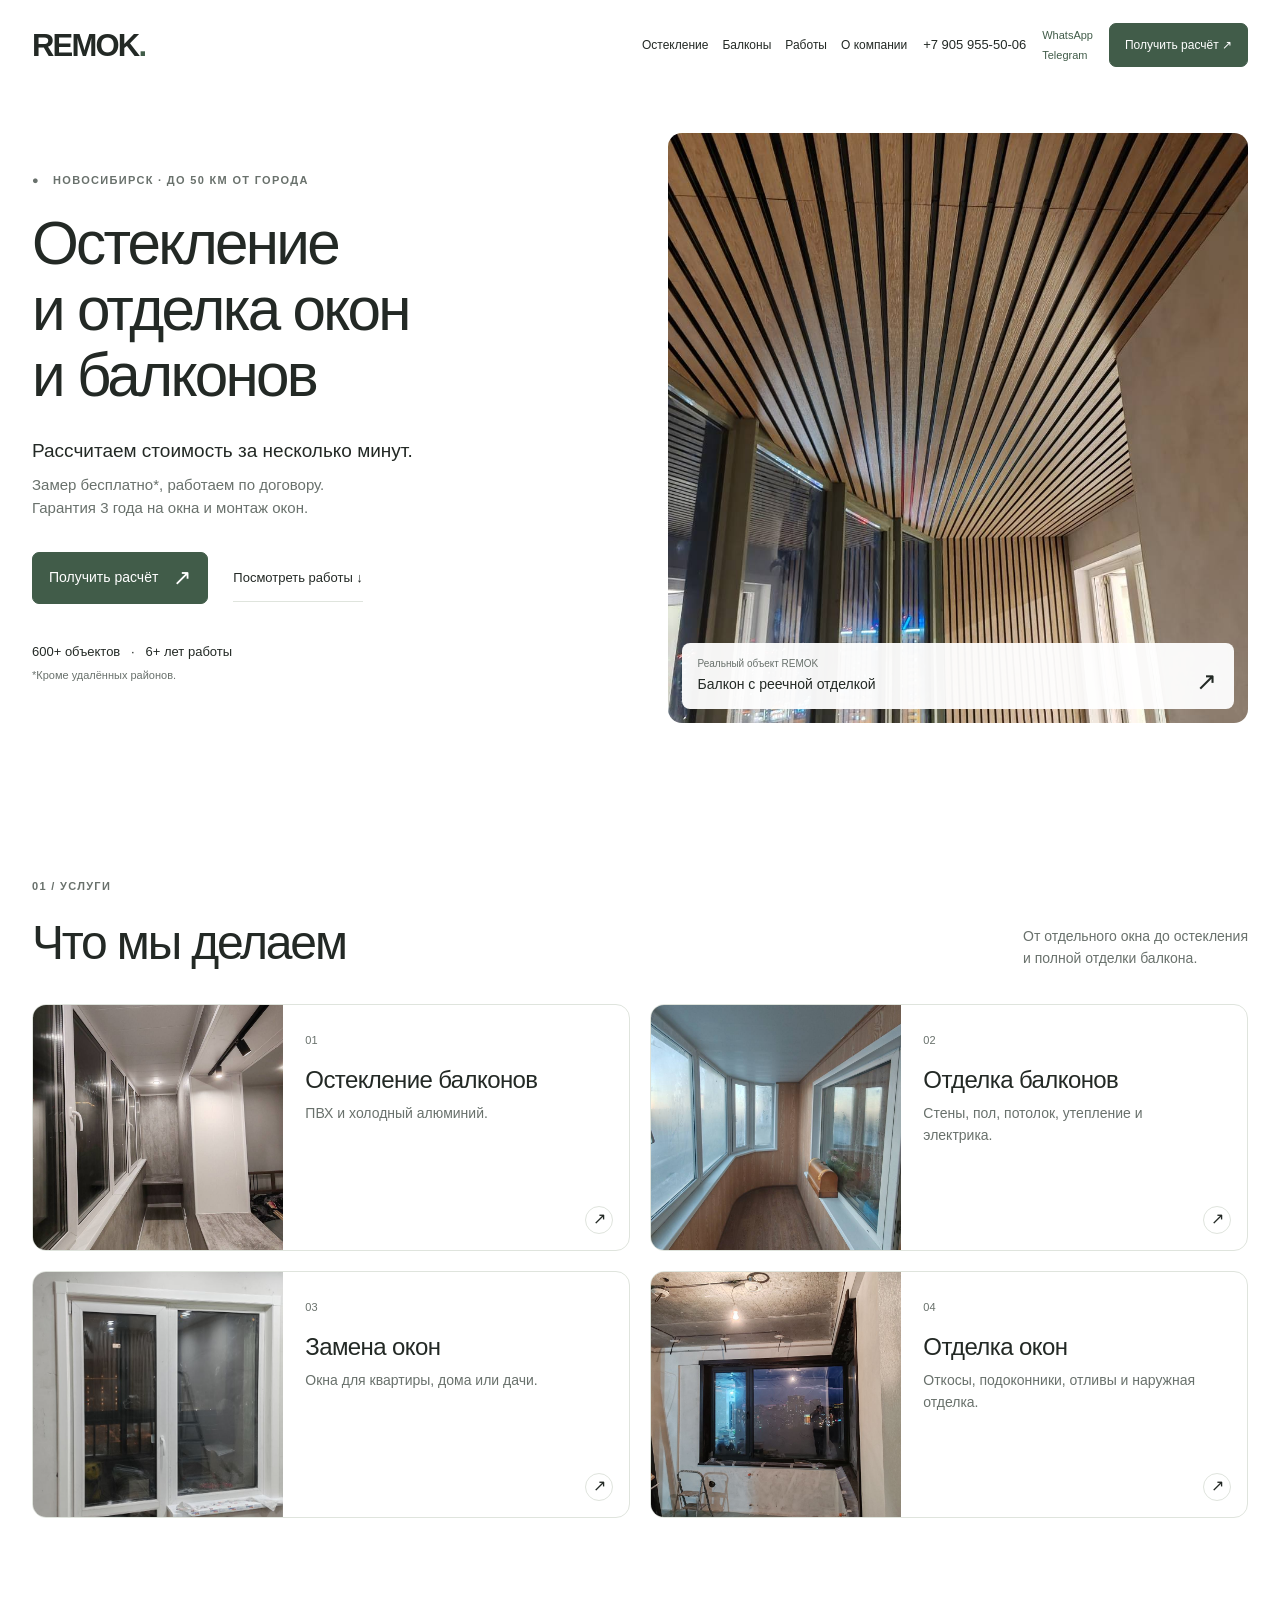
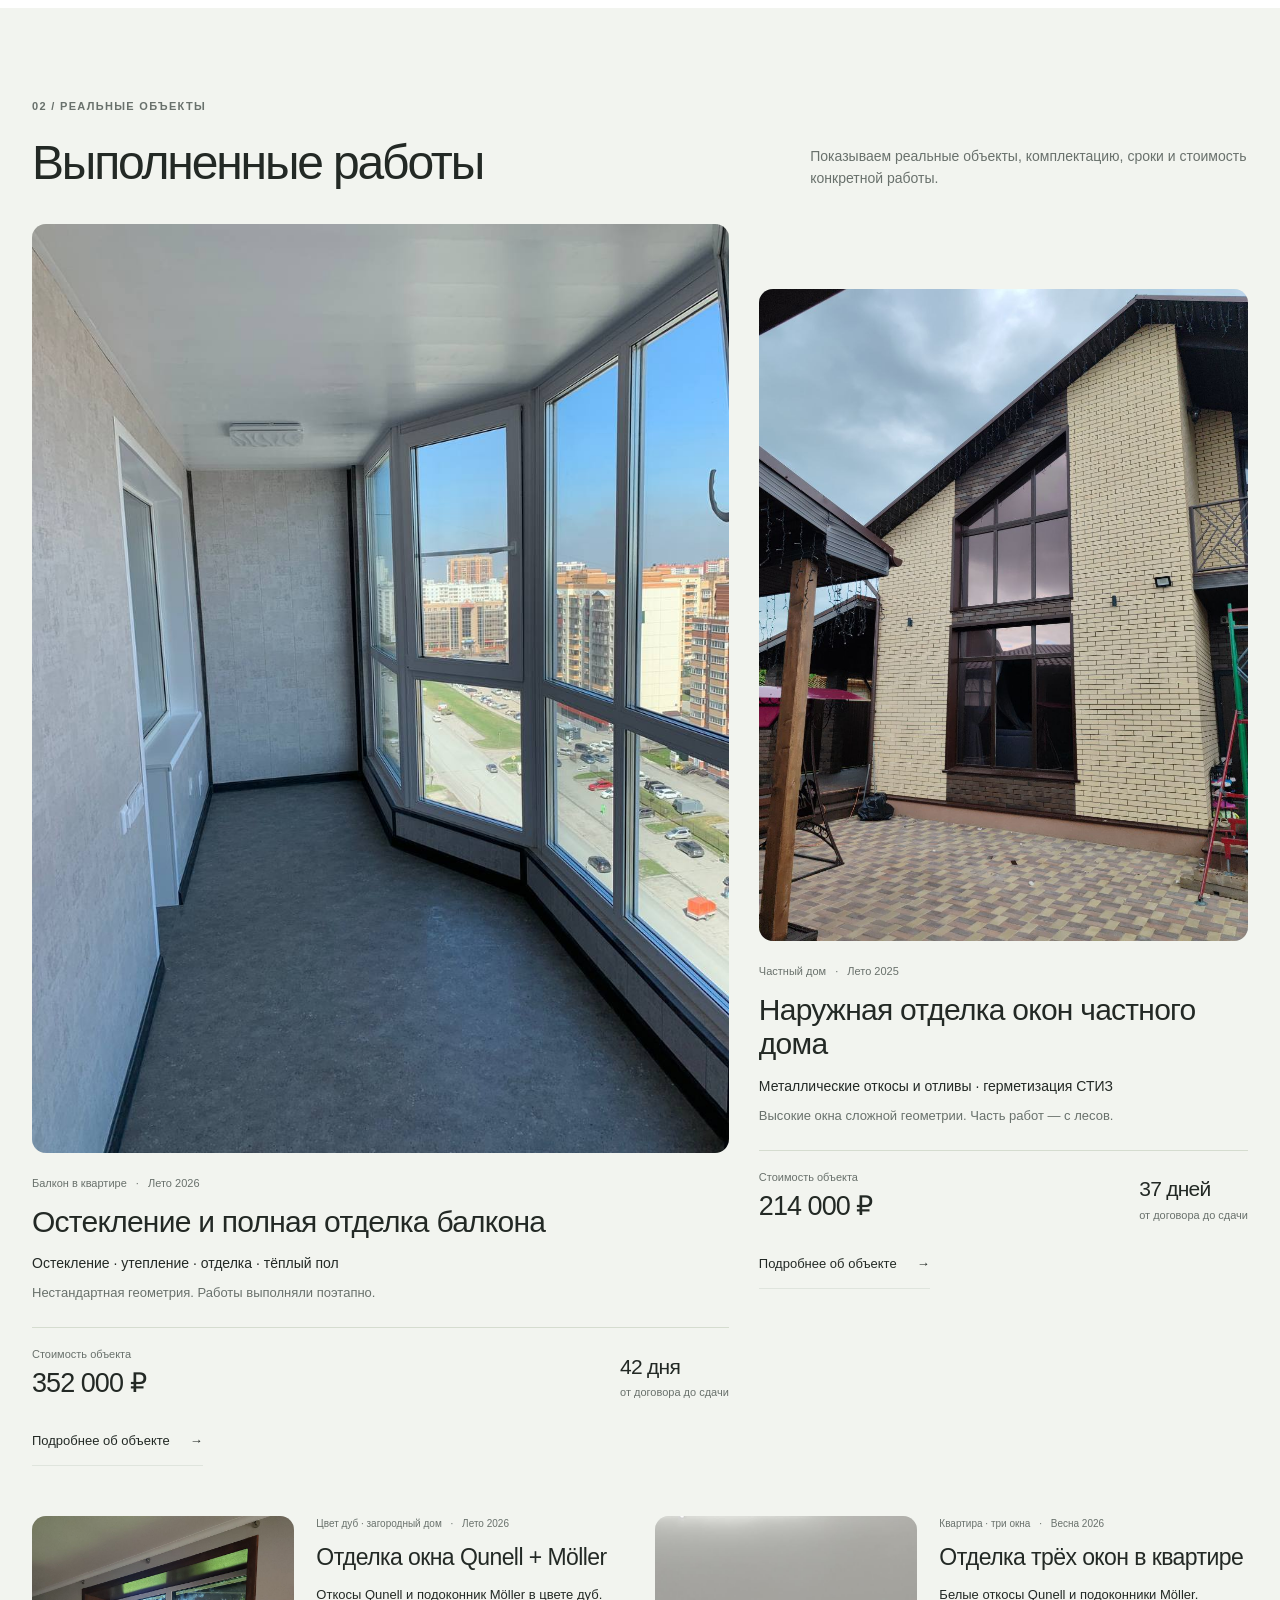
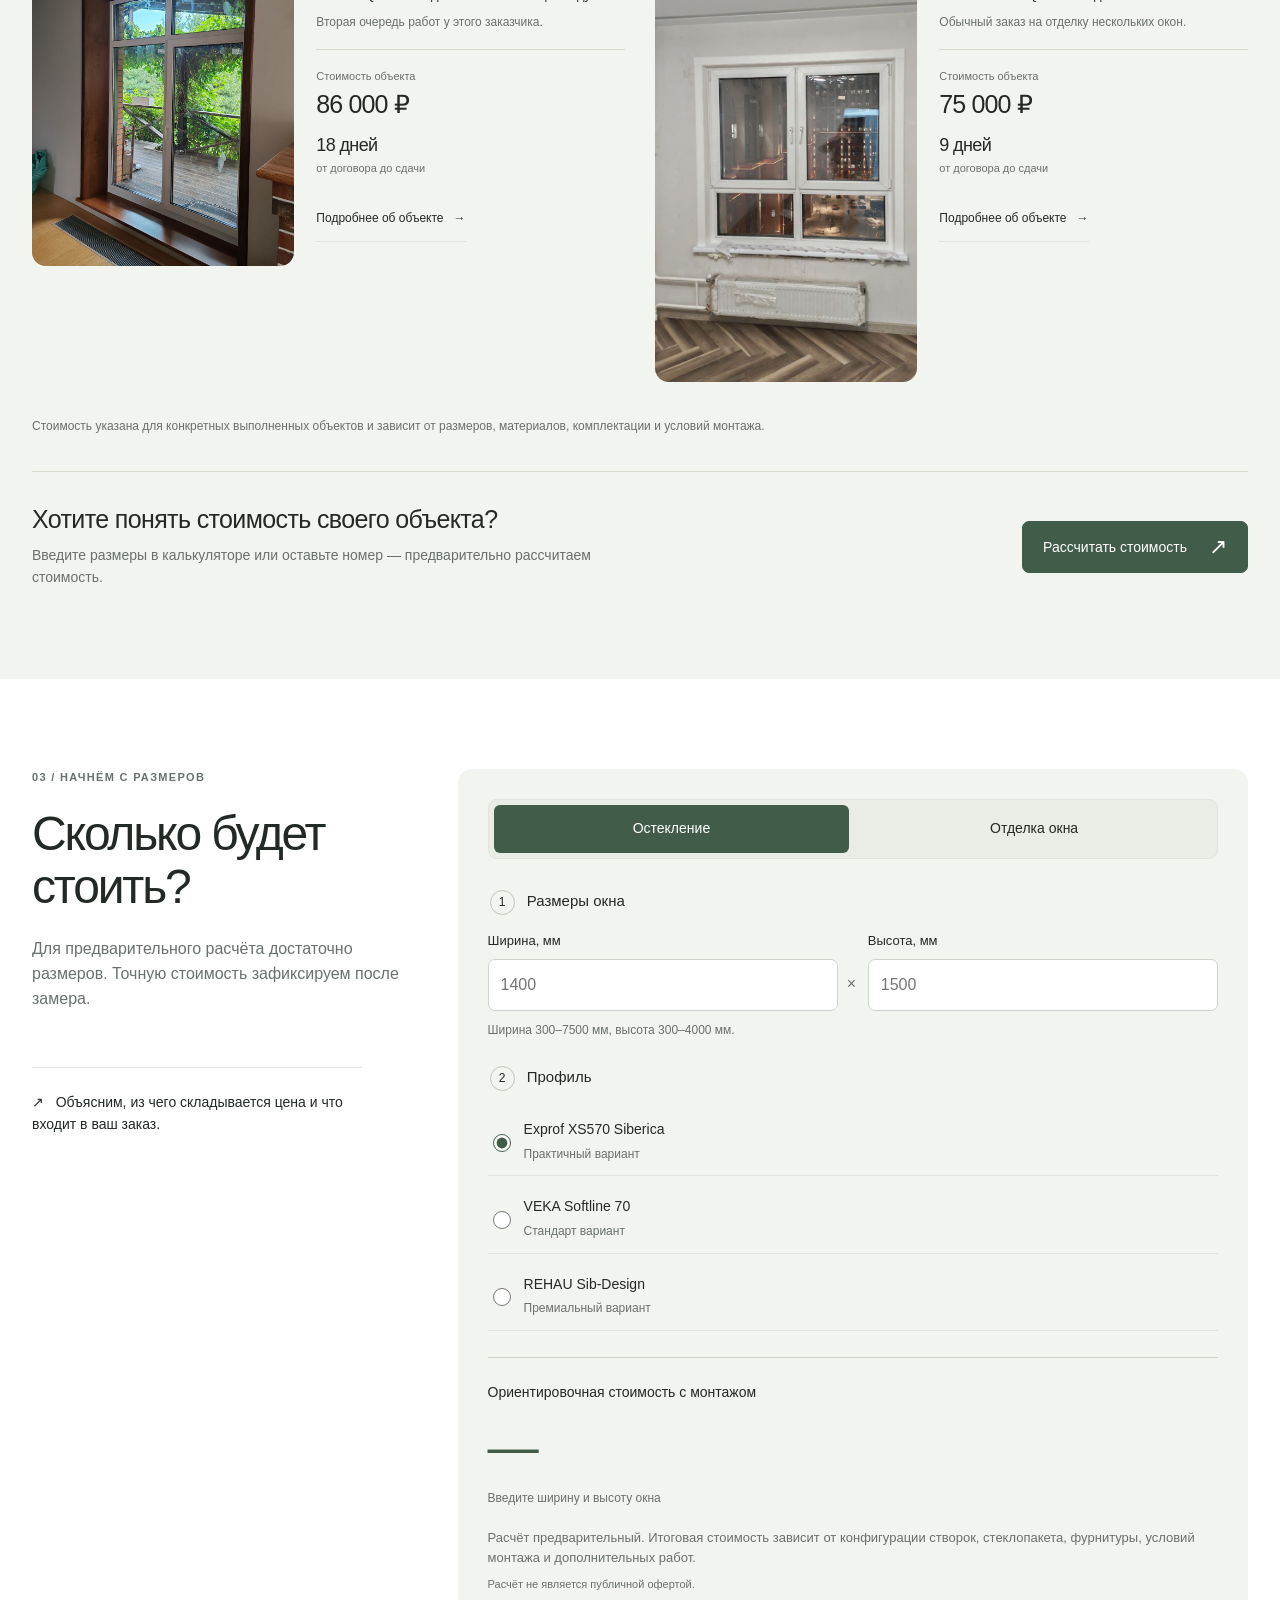
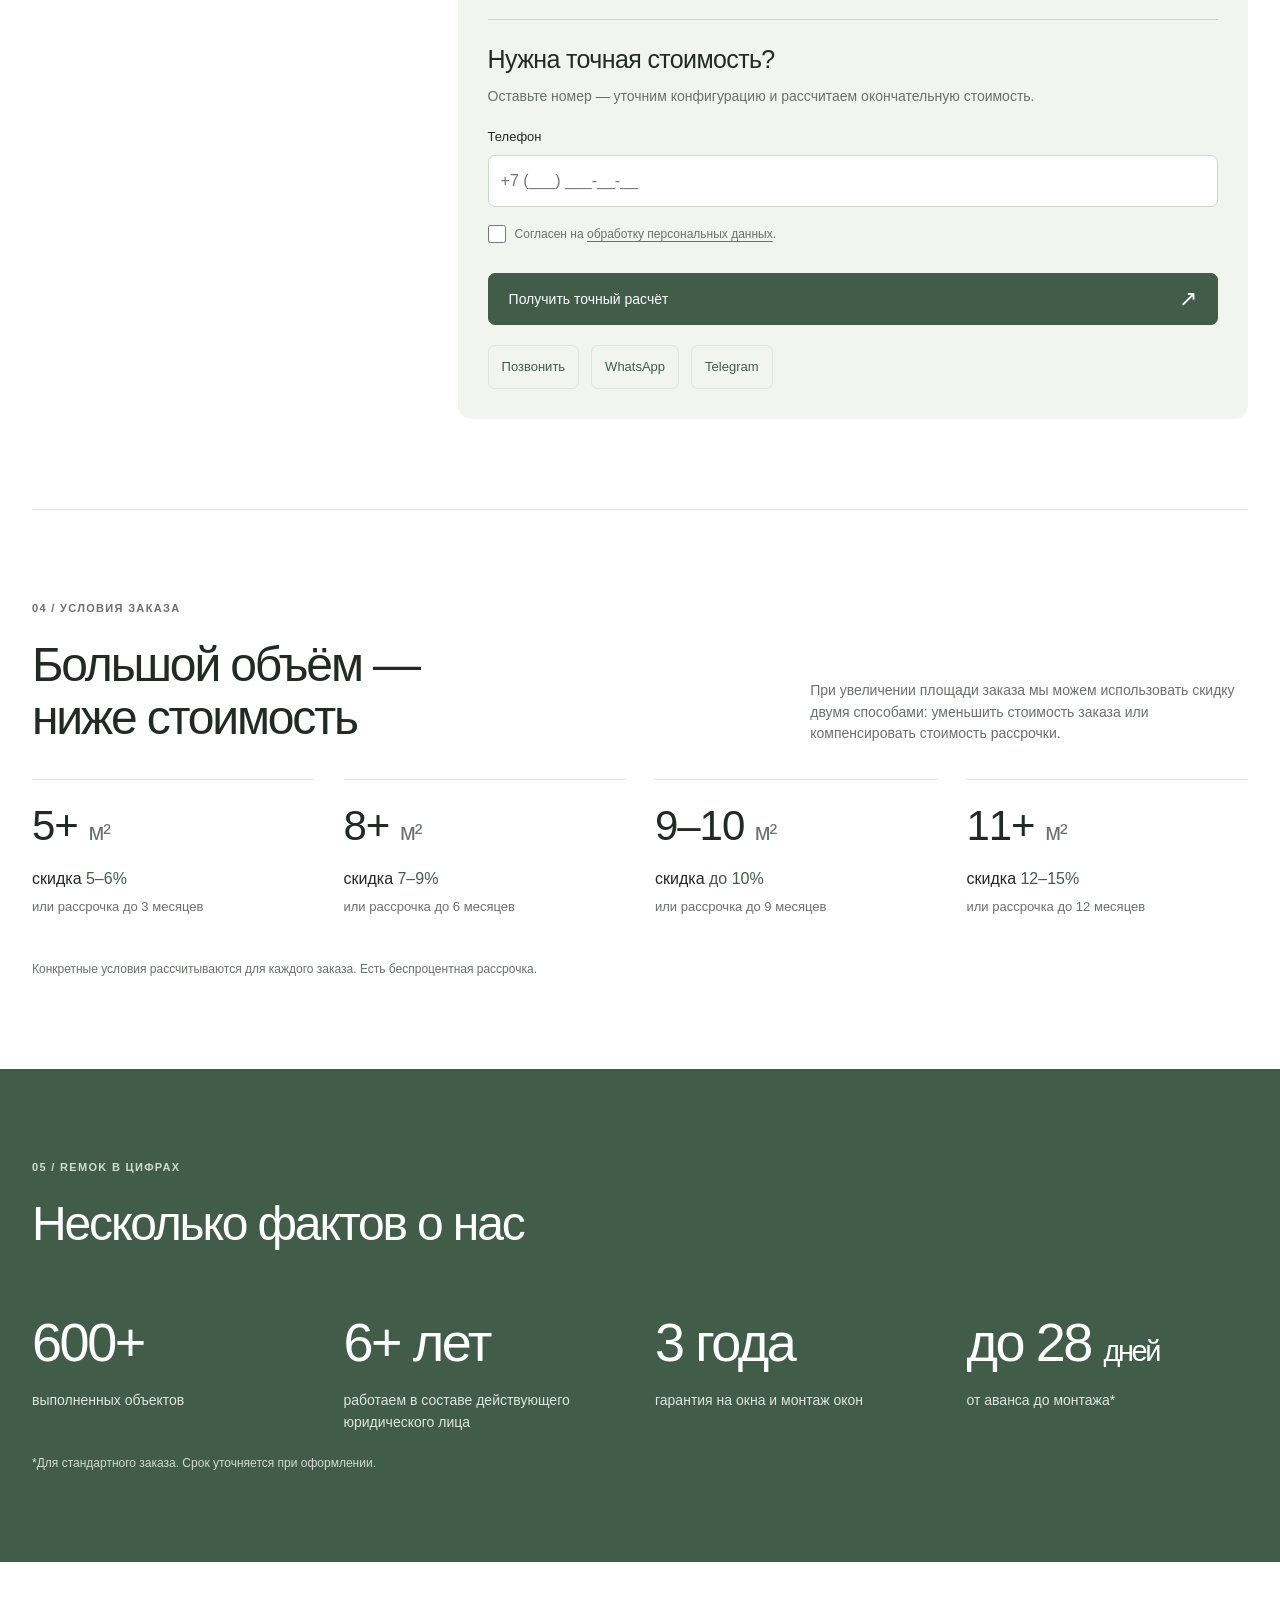
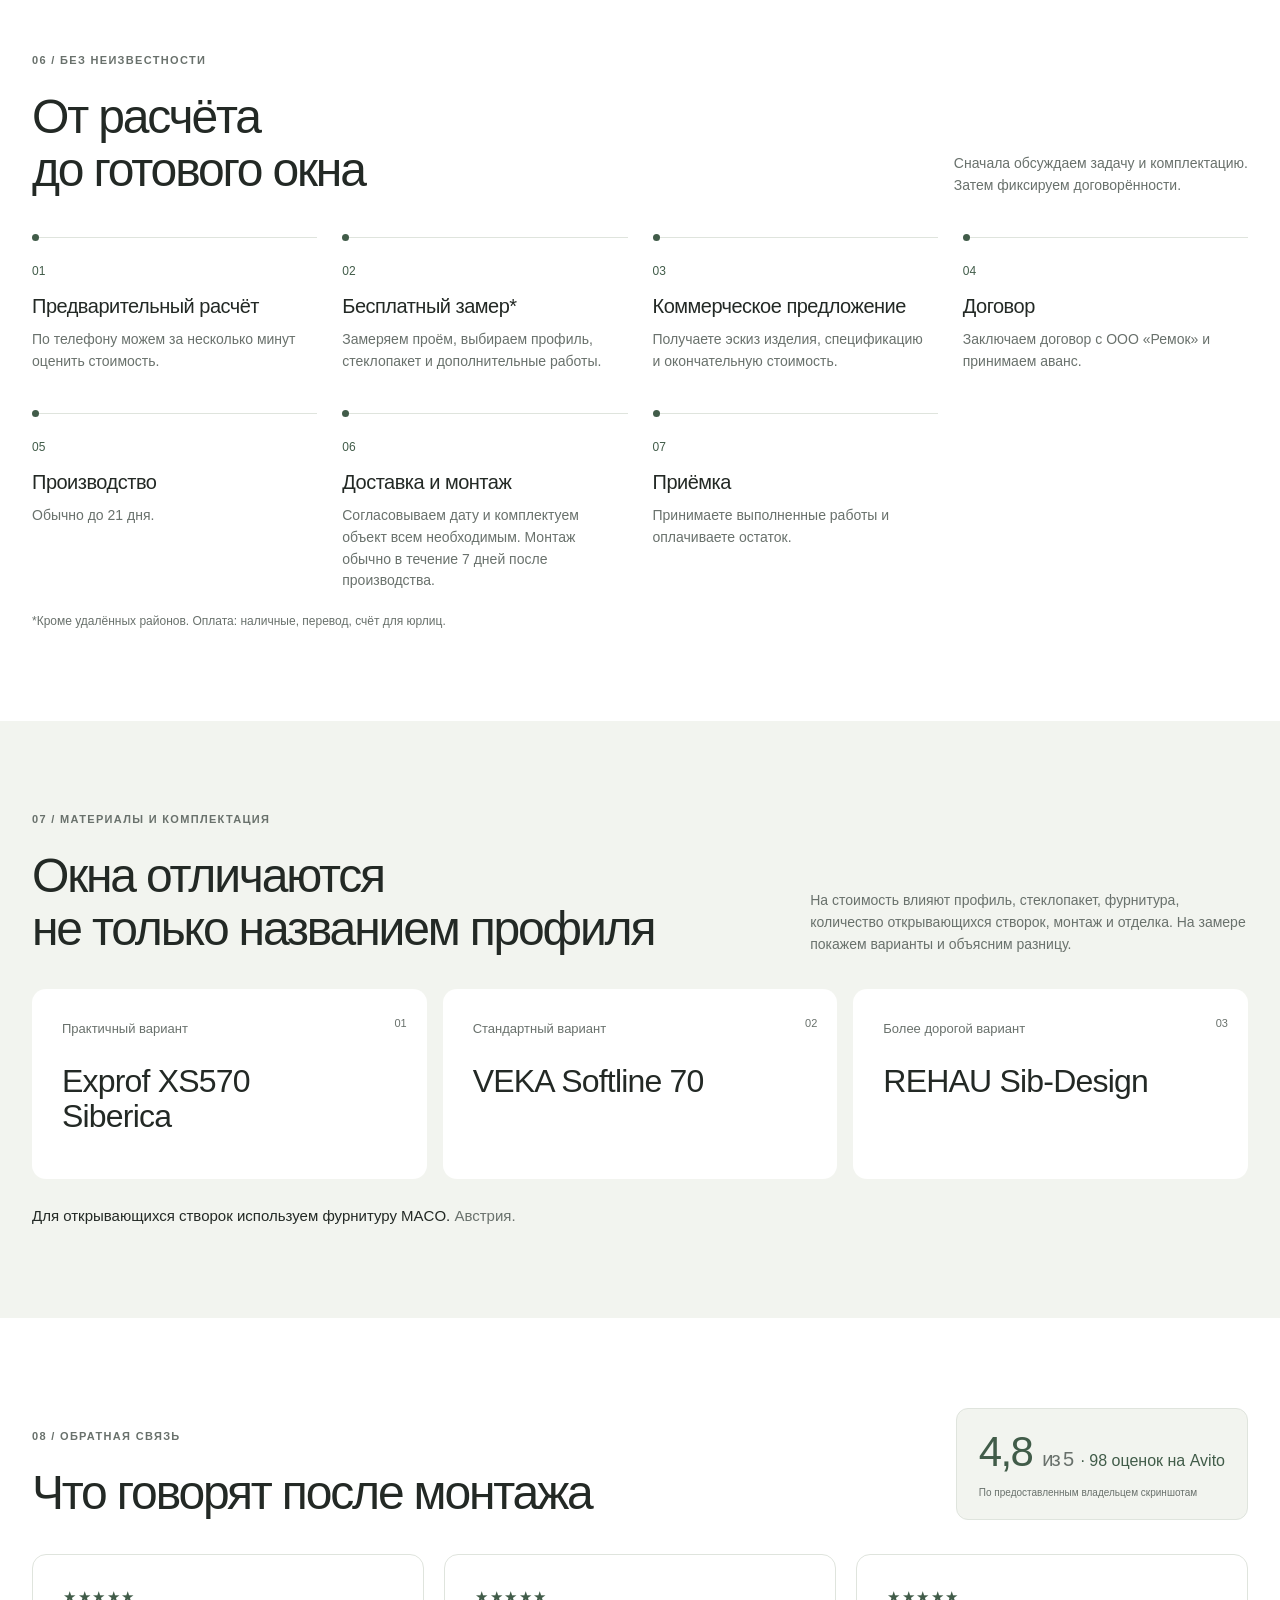
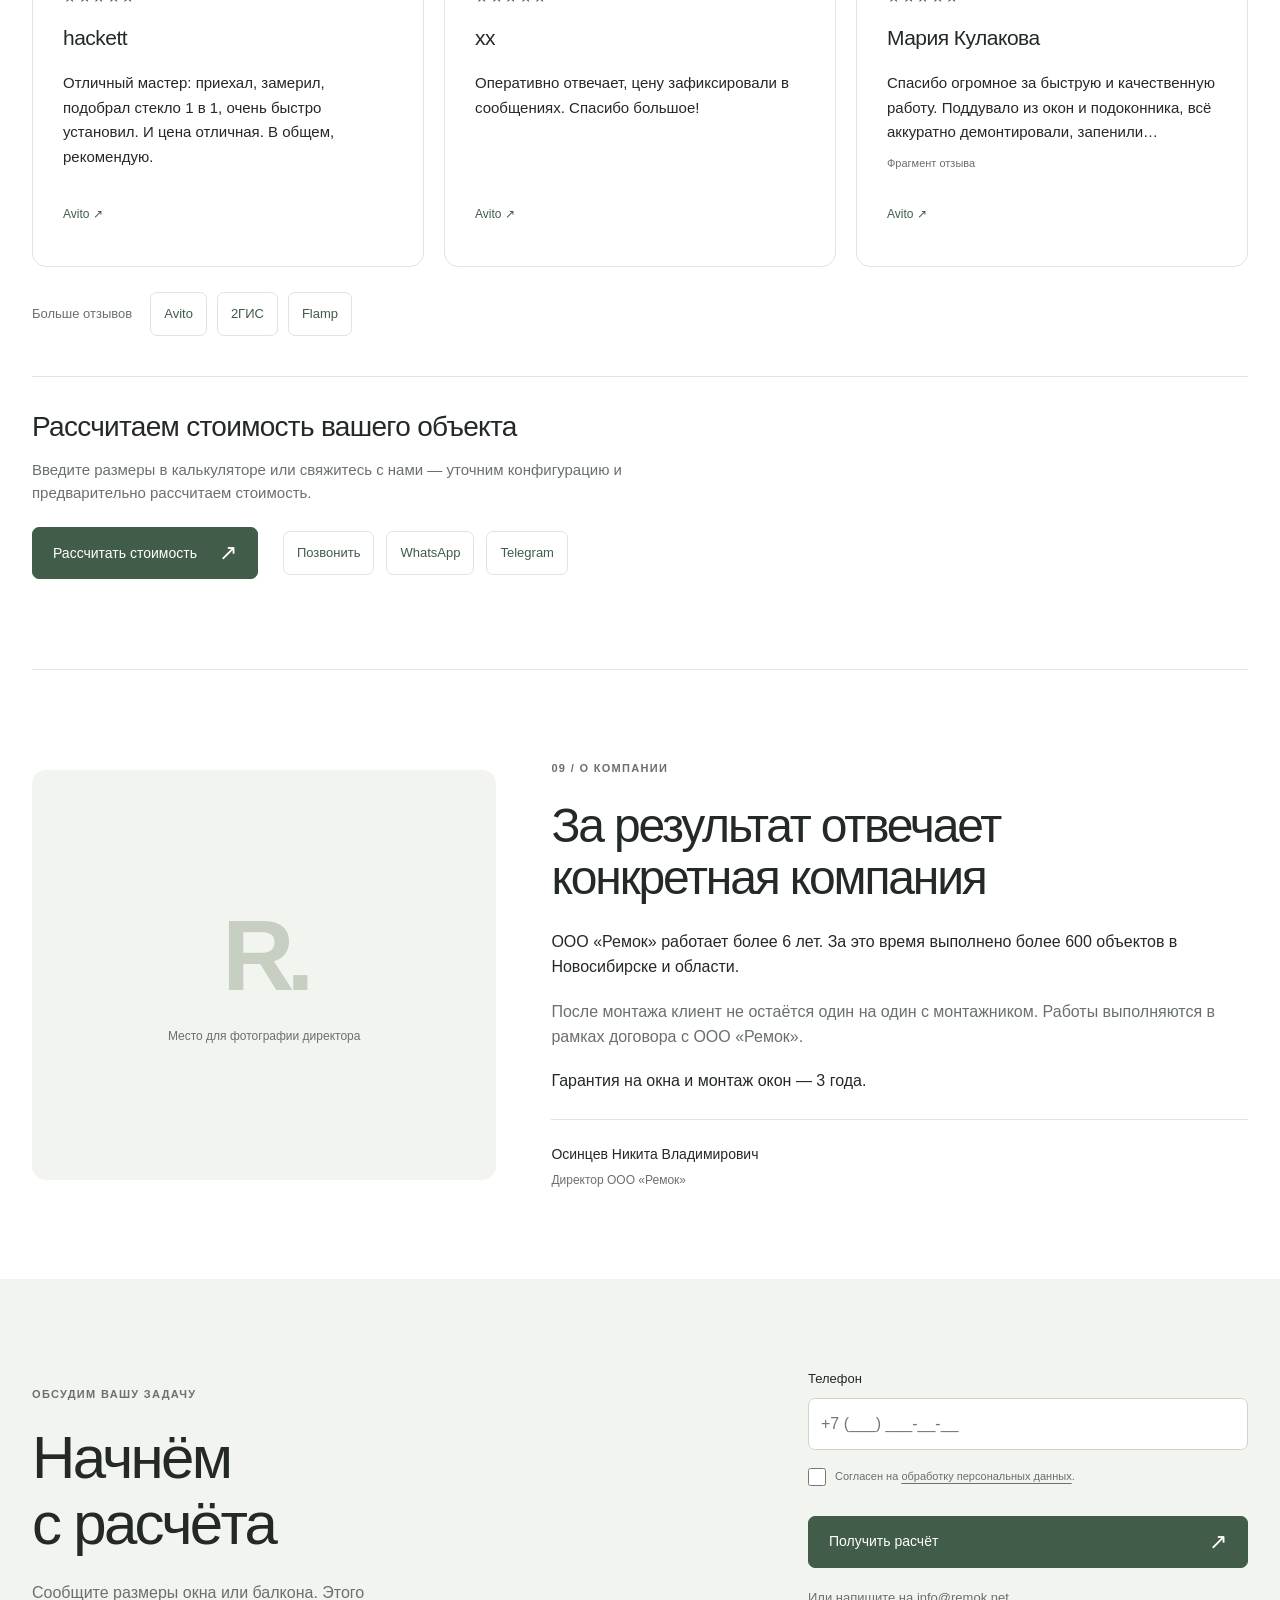
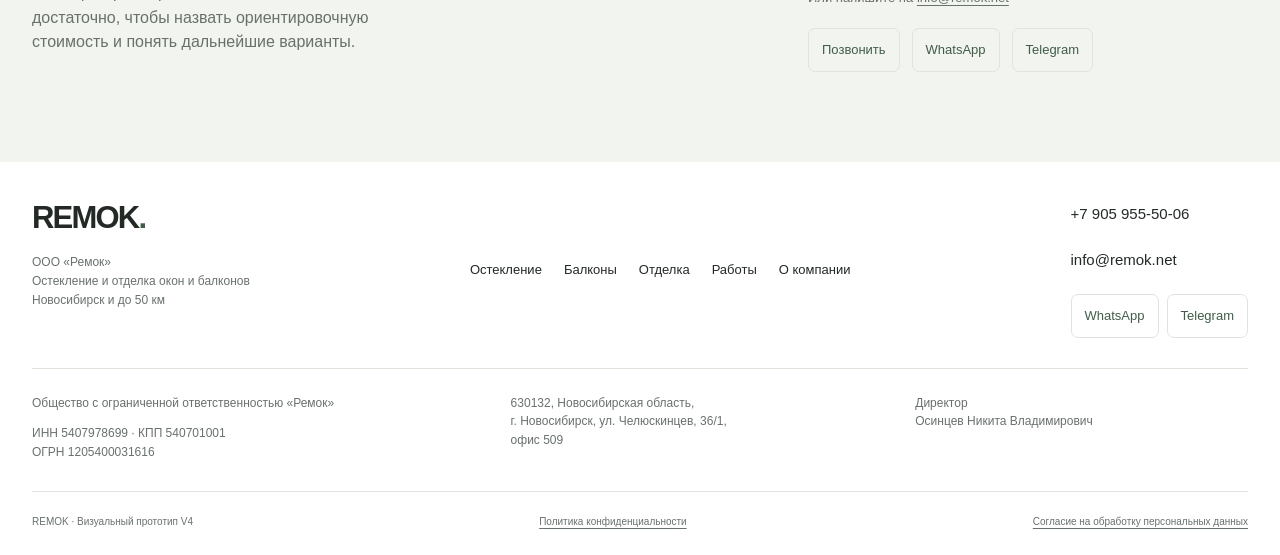
==== index.html @ 65f315e3 "Initial REMOK V4" ====
<!doctype html>
<html lang="ru"><head><meta charset="utf-8"><meta name="viewport" content="width=device-width,initial-scale=1"><title>Остекление и отделка окон и балконов в Новосибирске — REMOK</title><meta name="description" content="Остекление и отделка окон и балконов в Новосибирске. Бесплатный замер, работа по договору, гарантия 3 года на окна и монтаж окон. ООО «Ремок»."><link rel="stylesheet" href="styles.css"><script src="script.js" defer></script><link rel="icon" href="data:image/svg+xml,%3Csvg xmlns=%27http://www.w3.org/2000/svg%27 viewBox=%270 0 32 32%27%3E%3Crect width=%2732%27 height=%2732%27 rx=%276%27 fill=%27%23415c49%27/%3E%3Ctext x=%277%27 y=%2724%27 fill=%27white%27 font-family=%27Arial%27 font-weight=%27700%27 font-size=%2725%27%3ER%3C/text%3E%3C/svg%3E"></head>
<body><a class="skip" href="#main">К содержимому</a><header><div class="container header-inner"><a class="logo" href="#">REMOK<span>.</span></a><nav id="navigation" aria-label="Основная навигация"><a href="#services">Остекление</a><a href="#balconies">Балконы</a><a href="#works">Работы</a><a href="#about">О компании</a><a class="mobile-menu-phone" data-phone href="tel:+79059555006">+7 905 955-50-06</a></nav><a class="header-phone" data-phone href="tel:+79059555006">+7 905 955-50-06</a><div class="header-messengers" aria-label="Мессенджеры"><a data-contact="whatsapp" href="https://wa.me/79059555006?text=%D0%97%D0%B4%D1%80%D0%B0%D0%B2%D1%81%D1%82%D0%B2%D1%83%D0%B9%D1%82%D0%B5%2C%20%D1%85%D0%BE%D1%87%D1%83%20%D1%80%D0%B0%D1%81%D1%81%D1%87%D0%B8%D1%82%D0%B0%D1%82%D1%8C%20%D1%81%D1%82%D0%BE%D0%B8%D0%BC%D0%BE%D1%81%D1%82%D1%8C%20%D0%BE%D1%81%D1%82%D0%B5%D0%BA%D0%BB%D0%B5%D0%BD%D0%B8%D1%8F%20%D0%B8%D0%BB%D0%B8%20%D0%BE%D1%82%D0%B4%D0%B5%D0%BB%D0%BA%D0%B8" target="_blank" rel="noopener noreferrer">WhatsApp</a><a data-contact="telegram" href="https://t.me/LPzxcvb" target="_blank" rel="noopener noreferrer">Telegram</a></div><a class="button header-cta" href="#estimate">Получить расчёт ↗</a><a class="phone-icon" data-phone-icon aria-label="Позвонить в REMOK" href="tel:+79059555006">☎</a><button class="menu-toggle" aria-label="Открыть меню" aria-expanded="false" aria-controls="navigation"><span></span><span></span></button></div></header>
<main id="main"><section class="hero container"><div><p class="eyebrow">● &nbsp; Новосибирск · до 50 км от города</p><h1>Остекление<br>и отделка окон<br>и балконов</h1><p class="hero-lead">Рассчитаем стоимость за несколько минут.</p><p class="muted">Замер бесплатно*, работаем по договору.<br>Гарантия 3 года на окна и монтаж окон.</p><div class="actions"><a class="button" href="#estimate">Получить расчёт <span>↗</span></a><a class="text-link" href="#works">Посмотреть работы ↓</a></div><p class="proof">600+ объектов &nbsp; · &nbsp; 6+ лет работы</p><p class="fine">*Кроме удалённых районов.</p></div><figure class="hero-photo"><img src="assets/images/balcony-wood-slat-finish.jpg.jpg" alt="Готовый балкон с остеклением и отделкой потолка и стены декоративными рейками" width="960" height="1280" fetchpriority="high"><figcaption><small>Реальный объект REMOK</small><span>Балкон с реечной отделкой</span><b aria-hidden="true">↗</b></figcaption></figure></section>
<section class="section container" id="services"><div class="heading"><div><p class="eyebrow">01 / Услуги</p><h2>Что мы делаем</h2></div><p>От отдельного окна до остекления<br>и полной отделки балкона.</p></div><div class="services">
<a class="service" id="balconies" href="#estimate"><img src="assets/images/balcony-light-finish-connected-01.jpg.jpg" alt="Остекление готового светлого балкона" loading="lazy" decoding="async" width="960" height="1280"><div><small>01</small><h3>Остекление балконов</h3><p>ПВХ и холодный алюминий.</p><span aria-hidden="true">↗</span></div></a>
<a class="service" href="#estimate"><img src="assets/images/balcony-brown-finish.jpg.jpg" alt="Готовая отделка балкона в коричневых тонах" loading="lazy" decoding="async" width="960" height="1280"><div><small>02</small><h3>Отделка балконов</h3><p>Стены, пол, потолок, утепление и электрика.</p><span aria-hidden="true">↗</span></div></a>
<a class="service" href="#estimate"><img src="assets/images/window-qunell-white-finish.jpg.jpg" alt="Установленное окно с белыми откосами Qunell" loading="lazy" decoding="async" width="720" height="1280"><div><small>03</small><h3>Замена окон</h3><p>Окна для квартиры, дома или дачи.</p><span aria-hidden="true">↗</span></div></a>
<a class="service" id="finishing" href="#estimate"><img src="assets/images/window-qunell-custom-color.jpg.jpg" alt="Окно с цветными откосами Qunell" loading="lazy" decoding="async" width="960" height="1280"><div><small>04</small><h3>Отделка окон</h3><p>Откосы, подоконники, отливы и наружная отделка.</p><span aria-hidden="true">↗</span></div></a></div></section>
<section class="section soft cases-section" id="works"><div class="container"><div class="heading"><div><p class="eyebrow">02 / Реальные объекты</p><h2>Выполненные работы</h2></div><p>Показываем реальные объекты, комплектацию, сроки и стоимость конкретной работы.</p></div><div class="case-grid"><article class="case-card case-card--large case-card--balcony">
<a class="case-cover" href="cases/balcony.html" tabindex="-1" aria-hidden="true"><img src="assets/cases/balcony-full/02.jpg" alt="Готовая отделка балкона с серым полом, светлыми панелями и остеклением нестандартной геометрии" width="960" height="1280" loading="lazy" decoding="async"></a>
<div class="case-card-copy"><p class="case-meta">Балкон в квартире <span>·</span> Лето 2026</p><h3><a href="cases/balcony.html">Остекление и полная отделка балкона</a></h3><p class="case-scope">Остекление · утепление · отделка · тёплый пол</p><p class="case-feature">Нестандартная геометрия. Работы выполняли поэтапно.</p><div class="case-card-facts"><div><small>Стоимость объекта</small><strong>352 000 ₽</strong></div><div><strong>42 дня</strong><small>от договора до сдачи</small></div></div><a class="text-link case-more" href="cases/balcony.html" aria-label="Подробнее: Остекление и полная отделка балкона">Подробнее об объекте <span aria-hidden="true">→</span></a></div></article>
<article class="case-card case-card--large case-card--house-exterior">
<a class="case-cover" href="cases/house-exterior.html" tabindex="-1" aria-hidden="true"><img src="assets/cases/house-exterior/01.jpg" alt="Наружная металлическая отделка высоких окон кирпичного дома с наклонной верхней частью" width="960" height="1280" loading="lazy" decoding="async"></a>
<div class="case-card-copy"><p class="case-meta">Частный дом <span>·</span> Лето 2025</p><h3><a href="cases/house-exterior.html">Наружная отделка окон частного дома</a></h3><p class="case-scope">Металлические откосы и отливы · герметизация СТИЗ</p><p class="case-feature">Высокие окна сложной геометрии. Часть работ — с лесов.</p><div class="case-card-facts"><div><small>Стоимость объекта</small><strong>214 000 ₽</strong></div><div><strong>37 дней</strong><small>от договора до сдачи</small></div></div><a class="text-link case-more" href="cases/house-exterior.html" aria-label="Подробнее: Наружная отделка окон частного дома">Подробнее об объекте <span aria-hidden="true">→</span></a></div></article>
<article class="case-card case-card--compact case-card--qunell-moeller">
<a class="case-cover" href="cases/qunell-moeller.html" tabindex="-1" aria-hidden="true"><img src="assets/cases/window-qunell/02.jpg" alt="Отделка окна откосами Qunell и подоконником Möller цвета дуб в загородном доме" width="960" height="1280" loading="lazy" decoding="async"></a>
<div class="case-card-copy"><p class="case-meta">Цвет дуб · загородный дом <span>·</span> Лето 2026</p><h3><a href="cases/qunell-moeller.html">Отделка окна Qunell + Möller</a></h3><p class="case-scope">Откосы Qunell и подоконник Möller в цвете дуб.</p><p class="case-feature">Вторая очередь работ у этого заказчика.</p><div class="case-card-facts"><div><small>Стоимость объекта</small><strong>86 000 ₽</strong></div><div><strong>18 дней</strong><small>от договора до сдачи</small></div></div><a class="text-link case-more" href="cases/qunell-moeller.html" aria-label="Подробнее: Отделка окна Qunell + Möller">Подробнее об объекте <span aria-hidden="true">→</span></a></div></article>
<article class="case-card case-card--compact case-card--apartment-windows">
<a class="case-cover" href="cases/apartment-windows.html" tabindex="-1" aria-hidden="true"><img src="assets/cases/apartment-3-windows/1.jpg" alt="Двухстворчатое окно в квартире с белыми откосами Qunell и подоконником Möller" width="720" height="1280" loading="lazy" decoding="async"></a>
<div class="case-card-copy"><p class="case-meta">Квартира · три окна <span>·</span> Весна 2026</p><h3><a href="cases/apartment-windows.html">Отделка трёх окон в квартире</a></h3><p class="case-scope">Белые откосы Qunell и подоконники Möller.</p><p class="case-feature">Обычный заказ на отделку нескольких окон.</p><div class="case-card-facts"><div><small>Стоимость объекта</small><strong>75 000 ₽</strong></div><div><strong>9 дней</strong><small>от договора до сдачи</small></div></div><a class="text-link case-more" href="cases/apartment-windows.html" aria-label="Подробнее: Отделка трёх окон в квартире">Подробнее об объекте <span aria-hidden="true">→</span></a></div></article></div><p class="case-price-note">Стоимость указана для конкретных выполненных объектов и зависит от размеров, материалов, комплектации и условий монтажа.</p><div class="cases-cta"><div><h3>Хотите понять стоимость своего объекта?</h3><p>Введите размеры в калькуляторе или оставьте номер — предварительно рассчитаем стоимость.</p></div><a class="button" href="#estimate">Рассчитать стоимость <span aria-hidden="true">↗</span></a></div></div></section>
<section class="section container estimate-layout" id="estimate">
<div class="estimate-intro"><p class="eyebrow">03 / Начнём с размеров</p><h2>Сколько будет<br>стоить?</h2><p class="intro">Для предварительного расчёта достаточно размеров. Точную стоимость зафиксируем после замера.</p><p class="note">↗ &nbsp; Объясним, из чего складывается цена и что входит в ваш заказ.</p></div>
<form class="estimate-form prototype-form" id="calculator-form">
<div class="calculator-tabs" role="tablist" aria-label="Вид расчёта">
<button type="button" id="tab-glazing" role="tab" aria-selected="true" aria-controls="panel-glazing" data-tab="glazing">Остекление</button>
<button type="button" id="tab-finishing" role="tab" aria-selected="false" aria-controls="panel-finishing" tabindex="-1" data-tab="finishing">Отделка окна</button>
</div>
<fieldset class="size-fields"><legend><b>1</b> Размеры окна</legend><div class="dimensions"><label for="calc-width">Ширина, мм<input id="calc-width" type="number" name="width" min="300" max="7500" step="1" placeholder="1400" required inputmode="numeric" aria-describedby="size-help"></label><span aria-hidden="true">×</span><label for="calc-height">Высота, мм<input id="calc-height" type="number" name="height" min="300" max="4000" step="1" placeholder="1500" required inputmode="numeric" aria-describedby="size-help"></label></div><p class="input-help" id="size-help">Ширина 300–7500 мм, высота 300–4000 мм.</p></fieldset>
<div id="panel-glazing" role="tabpanel" aria-labelledby="tab-glazing">
<fieldset><legend><b>2</b> Профиль</legend><div class="profiles" id="glazing-profiles"></div></fieldset>
<div class="glazing-result" aria-live="polite" aria-atomic="true"><p>Ориентировочная стоимость с монтажом</p><output id="glazing-price">—</output><p class="area-summary" id="area-summary">Введите ширину и высоту окна</p></div>
<div class="volume-offer" id="volume-offer" hidden><p id="volume-message"></p><small>Конкретные условия рассчитываются для каждого заказа.</small></div>
<p class="calculation-disclaimer">Расчёт предварительный. Итоговая стоимость зависит от конфигурации створок, стеклопакета, фурнитуры, условий монтажа и дополнительных работ.</p>
</div>
<div id="panel-finishing" role="tabpanel" aria-labelledby="tab-finishing" hidden>
<fieldset><legend><b>2</b> Глубина откоса</legend><label class="field" for="calc-depth">Глубина, мм<input id="calc-depth" type="number" name="depth" min="1" step="1" placeholder="250" required disabled inputmode="numeric" aria-describedby="depth-help"></label><p class="input-help" id="depth-help">Расстояние от рамы до края стены со стороны комнаты. Введите целое положительное число в миллиметрах.</p></fieldset>
<fieldset class="finish-fieldset"><legend><b>3</b> Вариант отделки</legend><p class="input-help">Сравните стоимость и выберите вариант для заявки.</p><div class="finish-options" id="finish-main"></div>
<button class="more-options" type="button" id="more-options" aria-expanded="false" aria-controls="finish-extra">Показать ещё варианты <span aria-hidden="true">+</span></button>
<div class="extra-reveal" id="finish-extra" inert><div><div class="finish-options extra-options" id="finish-additional"></div></div></div>
</fieldset>
<p class="finish-summary" id="finish-summary" aria-live="polite" aria-atomic="true">Введите ширину, высоту и глубину откоса — покажем стоимость вариантов.</p>
<p class="calculation-disclaimer">Расчёт отделки предварительный. Окончательную стоимость и состав работ уточним после замера.</p>
</div>
<p class="input-error" id="dimension-error" role="status" hidden></p><p class="offer-note">Расчёт не является публичной офертой.</p>
<div class="estimate-contact"><h3>Нужна точная стоимость?</h3><p>Оставьте номер — уточним конфигурацию и рассчитаем окончательную стоимость.</p><label class="field">Телефон<input type="tel" name="phone" placeholder="+7 (___) ___-__-__" autocomplete="tel" required></label><label class="consent"><input type="checkbox" required><span>Согласен на <a href="#">обработку персональных данных</a>.</span></label><button class="button full" type="submit">Получить точный расчёт <span aria-hidden="true">↗</span></button><p class="form-status" role="status" hidden></p><div class="contact-actions" aria-label="Способы связи"><a data-contact="call" href="tel:+79059555006">Позвонить</a><a data-contact="whatsapp" href="https://wa.me/79059555006?text=%D0%97%D0%B4%D1%80%D0%B0%D0%B2%D1%81%D1%82%D0%B2%D1%83%D0%B9%D1%82%D0%B5%2C%20%D1%85%D0%BE%D1%87%D1%83%20%D1%80%D0%B0%D1%81%D1%81%D1%87%D0%B8%D1%82%D0%B0%D1%82%D1%8C%20%D1%81%D1%82%D0%BE%D0%B8%D0%BC%D0%BE%D1%81%D1%82%D1%8C%20%D0%BE%D1%81%D1%82%D0%B5%D0%BA%D0%BB%D0%B5%D0%BD%D0%B8%D1%8F%20%D0%B8%D0%BB%D0%B8%20%D0%BE%D1%82%D0%B4%D0%B5%D0%BB%D0%BA%D0%B8" target="_blank" rel="noopener noreferrer">WhatsApp</a><a data-contact="telegram" href="https://t.me/LPzxcvb" target="_blank" rel="noopener noreferrer">Telegram</a></div></div>
<noscript><p>Для расчёта включите JavaScript. Вы также можете написать на info@remok.net.</p></noscript>
</form></section>
<section class="section container volume"><div class="heading"><div><p class="eyebrow">04 / Условия заказа</p><h2>Большой объём —<br>ниже стоимость</h2></div><p>При увеличении площади заказа мы можем использовать скидку двумя способами: уменьшить стоимость заказа или компенсировать стоимость рассрочки.</p></div><div class="volume-grid"><article><h3>5+ <span>м²</span></h3><p>скидка <strong>5–6%</strong></p><small>или рассрочка до 3 месяцев</small></article><article><h3>8+ <span>м²</span></h3><p>скидка <strong>7–9%</strong></p><small>или рассрочка до 6 месяцев</small></article><article><h3>9–10 <span>м²</span></h3><p>скидка <strong>до 10%</strong></p><small>или рассрочка до 9 месяцев</small></article><article><h3>11+ <span>м²</span></h3><p>скидка <strong>12–15%</strong></p><small>или рассрочка до 12 месяцев</small></article></div><p class="fine">Конкретные условия рассчитываются для каждого заказа. Есть беспроцентная рассрочка.</p></section>
<section class="facts section"><div class="container"><p class="eyebrow">05 / REMOK в цифрах</p><h2>Несколько фактов о нас</h2><div class="facts-grid"><div><strong>600+</strong><p>выполненных объектов</p></div><div><strong>6+ лет</strong><p>работаем в составе действующего юридического лица</p></div><div><strong>3 года</strong><p>гарантия на окна и монтаж окон</p></div><div><strong>до 28 <span>дней</span></strong><p>от аванса до монтажа*</p></div></div><p class="fine">*Для стандартного заказа. Срок уточняется при оформлении.</p></div></section>
<section class="section container"><div class="heading"><div><p class="eyebrow">06 / Без неизвестности</p><h2>От расчёта<br>до готового окна</h2></div><p>Сначала обсуждаем задачу и комплектацию.<br>Затем фиксируем договорённости.</p></div><ol class="process"><li><span>01</span><h3>Предварительный расчёт</h3><p>По телефону можем за несколько минут оценить стоимость.</p></li><li><span>02</span><h3>Бесплатный замер*</h3><p>Замеряем проём, выбираем профиль, стеклопакет и дополнительные работы.</p></li><li><span>03</span><h3>Коммерческое предложение</h3><p>Получаете эскиз изделия, спецификацию и окончательную стоимость.</p></li><li><span>04</span><h3>Договор</h3><p>Заключаем договор с ООО «Ремок» и принимаем аванс.</p></li><li><span>05</span><h3>Производство</h3><p>Обычно до 21 дня.</p></li><li><span>06</span><h3>Доставка и монтаж</h3><p>Согласовываем дату и комплектуем объект всем необходимым. Монтаж обычно в течение 7 дней после производства.</p></li><li><span>07</span><h3>Приёмка</h3><p>Принимаете выполненные работы и оплачиваете остаток.</p></li></ol><p class="fine">*Кроме удалённых районов. Оплата: наличные, перевод, счёт для юрлиц.</p></section>
<section class="section soft"><div class="container"><p class="eyebrow">07 / Материалы и комплектация</p><div class="heading"><h2>Окна отличаются<br>не только названием профиля</h2><p>На стоимость влияют профиль, стеклопакет, фурнитура, количество открывающихся створок, монтаж и отделка. На замере покажем варианты и объясним разницу.</p></div><div class="materials"><article><p>Практичный вариант</p><h3>Exprof XS570 Siberica</h3><small>01</small></article><article><p>Стандартный вариант</p><h3>VEKA Softline 70</h3><small>02</small></article><article><p>Более дорогой вариант</p><h3>REHAU Sib-Design</h3><small>03</small></article></div><p class="hardware-note">Для открывающихся створок используем фурнитуру MACO. <span class="muted">Австрия.</span></p></div></section>
<section class="section container reviews-section" id="reviews"><div class="heading"><div><p class="eyebrow">08 / Обратная связь</p><h2>Что говорят после монтажа</h2></div><div class="review-rating"><a class="rating-link" href="https://www.avito.ru/novosibirsk/predlozheniya_uslug/otdelka_okon_otkosy_podokonniki_2540374743?context=H4sIAAAAAAAA_wE_AMD_YToyOntzOjEzOiJsb2NhbFByaW9yaXR5IjtiOjA7czoxOiJ4IjtzOjE2OiJFR0dNaG1sSmN2WkI4ZUJCIjt9WMGdsT8AAAA#open-reviews-list" target="_blank" rel="noopener noreferrer"><strong>4,8 <span>из 5</span></strong><span class="rating-count"> · 98 оценок на Avito</span></a><small>По предоставленным владельцем скриншотам</small></div></div><div class="verified-reviews"><article class="review-card"><p class="review-stars" aria-label="5 из 5 звёзд">★★★★★</p><h3>hackett</h3><blockquote>Отличный мастер: приехал, замерил, подобрал стекло 1 в 1, очень быстро установил. И цена отличная. В общем, рекомендую.</blockquote><p class="review-source"><a  href="https://www.avito.ru/novosibirsk/predlozheniya_uslug/otdelka_okon_otkosy_podokonniki_2540374743?context=H4sIAAAAAAAA_wE_AMD_YToyOntzOjEzOiJsb2NhbFByaW9yaXR5IjtiOjA7czoxOiJ4IjtzOjE2OiJFR0dNaG1sSmN2WkI4ZUJCIjt9WMGdsT8AAAA#open-reviews-list" target="_blank" rel="noopener noreferrer">Avito ↗</a></p></article><article class="review-card"><p class="review-stars" aria-label="5 из 5 звёзд">★★★★★</p><h3>xx</h3><blockquote>Оперативно отвечает, цену зафиксировали в сообщениях. Спасибо большое!</blockquote><p class="review-source"><a  href="https://www.avito.ru/novosibirsk/predlozheniya_uslug/otdelka_okon_otkosy_podokonniki_2540374743?context=H4sIAAAAAAAA_wE_AMD_YToyOntzOjEzOiJsb2NhbFByaW9yaXR5IjtiOjA7czoxOiJ4IjtzOjE2OiJFR0dNaG1sSmN2WkI4ZUJCIjt9WMGdsT8AAAA#open-reviews-list" target="_blank" rel="noopener noreferrer">Avito ↗</a></p></article><article class="review-card"><p class="review-stars" aria-label="5 из 5 звёзд">★★★★★</p><h3>Мария Кулакова</h3><blockquote>Спасибо огромное за быструю и качественную работу. Поддувало из окон и подоконника, всё аккуратно демонтировали, запенили…</blockquote><p class="review-excerpt">Фрагмент отзыва</p><p class="review-source"><a  href="https://www.avito.ru/novosibirsk/predlozheniya_uslug/otdelka_okon_otkosy_podokonniki_2540374743?context=H4sIAAAAAAAA_wE_AMD_YToyOntzOjEzOiJsb2NhbFByaW9yaXR5IjtiOjA7czoxOiJ4IjtzOjE2OiJFR0dNaG1sSmN2WkI4ZUJCIjt9WMGdsT8AAAA#open-reviews-list" target="_blank" rel="noopener noreferrer">Avito ↗</a></p></article></div><div class="review-sources"><span>Больше отзывов</span><a  href="https://www.avito.ru/novosibirsk/predlozheniya_uslug/otdelka_okon_otkosy_podokonniki_2540374743?context=H4sIAAAAAAAA_wE_AMD_YToyOntzOjEzOiJsb2NhbFByaW9yaXR5IjtiOjA7czoxOiJ4IjtzOjE2OiJFR0dNaG1sSmN2WkI4ZUJCIjt9WMGdsT8AAAA#open-reviews-list" target="_blank" rel="noopener noreferrer">Avito</a><a  href="https://2gis.ru/novosibirsk/firm/70000001044574048" target="_blank" rel="noopener noreferrer">2ГИС</a><a  href="https://novosibirsk.flamp.ru/firm/remok_kompaniya-70000001044574048" target="_blank" rel="noopener noreferrer">Flamp</a></div><div class="reviews-cta"><h3>Рассчитаем стоимость вашего объекта</h3><p>Введите размеры в калькуляторе или свяжитесь с нами — уточним конфигурацию и предварительно рассчитаем стоимость.</p><div class="reviews-cta-actions"><a class="button" href="#estimate">Рассчитать стоимость <span aria-hidden="true">↗</span></a><div class="contact-actions" aria-label="Способы связи"><a data-contact="call" href="tel:+79059555006">Позвонить</a><a data-contact="whatsapp" href="https://wa.me/79059555006?text=%D0%97%D0%B4%D1%80%D0%B0%D0%B2%D1%81%D1%82%D0%B2%D1%83%D0%B9%D1%82%D0%B5%2C%20%D1%85%D0%BE%D1%87%D1%83%20%D1%80%D0%B0%D1%81%D1%81%D1%87%D0%B8%D1%82%D0%B0%D1%82%D1%8C%20%D1%81%D1%82%D0%BE%D0%B8%D0%BC%D0%BE%D1%81%D1%82%D1%8C%20%D0%BE%D1%81%D1%82%D0%B5%D0%BA%D0%BB%D0%B5%D0%BD%D0%B8%D1%8F%20%D0%B8%D0%BB%D0%B8%20%D0%BE%D1%82%D0%B4%D0%B5%D0%BB%D0%BA%D0%B8" target="_blank" rel="noopener noreferrer">WhatsApp</a><a data-contact="telegram" href="https://t.me/LPzxcvb" target="_blank" rel="noopener noreferrer">Telegram</a></div></div></div></section>
<section class="section container about" id="about"><div class="portrait"><span aria-hidden="true">R.</span><p>Место для фотографии директора</p></div><div><p class="eyebrow">09 / О компании</p><h2>За результат отвечает<br>конкретная компания</h2><p>ООО «Ремок» работает более 6 лет. За это время выполнено более 600 объектов в Новосибирске и области.</p><p class="muted">После монтажа клиент не остаётся один на один с монтажником. Работы выполняются в рамках договора с ООО «Ремок».</p><p>Гарантия на окна и монтаж окон — 3 года.</p><div class="signature"><strong>Осинцев Никита Владимирович</strong><span>Директор ООО «Ремок»</span></div></div></section>
<section class="section soft" id="contact"><div class="container contact"><div><p class="eyebrow">Обсудим вашу задачу</p><h2>Начнём<br>с расчёта</h2><p class="intro">Сообщите размеры окна или балкона. Этого достаточно, чтобы назвать ориентировочную стоимость и понять дальнейшие варианты.</p></div><form class="prototype-form contact-form"><label class="field">Телефон<input type="tel" name="phone" placeholder="+7 (___) ___-__-__" autocomplete="tel" required></label><label class="consent"><input type="checkbox" required><span>Согласен на <a href="#">обработку персональных данных</a>.</span></label><button class="button full" type="submit">Получить расчёт <span>↗</span></button><p class="contact-email">Или напишите на <a href="mailto:info@remok.net">info@remok.net</a></p><p class="form-status" role="status" hidden></p><div class="contact-actions" aria-label="Способы связи"><a data-contact="call" href="tel:+79059555006">Позвонить</a><a data-contact="whatsapp" href="https://wa.me/79059555006?text=%D0%97%D0%B4%D1%80%D0%B0%D0%B2%D1%81%D1%82%D0%B2%D1%83%D0%B9%D1%82%D0%B5%2C%20%D1%85%D0%BE%D1%87%D1%83%20%D1%80%D0%B0%D1%81%D1%81%D1%87%D0%B8%D1%82%D0%B0%D1%82%D1%8C%20%D1%81%D1%82%D0%BE%D0%B8%D0%BC%D0%BE%D1%81%D1%82%D1%8C%20%D0%BE%D1%81%D1%82%D0%B5%D0%BA%D0%BB%D0%B5%D0%BD%D0%B8%D1%8F%20%D0%B8%D0%BB%D0%B8%20%D0%BE%D1%82%D0%B4%D0%B5%D0%BB%D0%BA%D0%B8" target="_blank" rel="noopener noreferrer">WhatsApp</a><a data-contact="telegram" href="https://t.me/LPzxcvb" target="_blank" rel="noopener noreferrer">Telegram</a></div></form></div></section></main>
<footer class="container"><div class="footer-top">
<div><a class="logo" href="#">REMOK<span>.</span></a><p>ООО «Ремок»<br>Остекление и отделка окон и балконов<br>Новосибирск и до 50 км</p></div>
<nav aria-label="Навигация в подвале"><a href="#services">Остекление</a><a href="#balconies">Балконы</a><a href="#finishing">Отделка</a><a href="#works">Работы</a><a href="#about">О компании</a></nav>
<div class="footer-contacts"><a data-phone href="tel:+79059555006">+7 905 955-50-06</a><a href="mailto:info@remok.net">info@remok.net</a><div class="footer-messengers"><a data-contact="whatsapp" href="https://wa.me/79059555006?text=%D0%97%D0%B4%D1%80%D0%B0%D0%B2%D1%81%D1%82%D0%B2%D1%83%D0%B9%D1%82%D0%B5%2C%20%D1%85%D0%BE%D1%87%D1%83%20%D1%80%D0%B0%D1%81%D1%81%D1%87%D0%B8%D1%82%D0%B0%D1%82%D1%8C%20%D1%81%D1%82%D0%BE%D0%B8%D0%BC%D0%BE%D1%81%D1%82%D1%8C%20%D0%BE%D1%81%D1%82%D0%B5%D0%BA%D0%BB%D0%B5%D0%BD%D0%B8%D1%8F%20%D0%B8%D0%BB%D0%B8%20%D0%BE%D1%82%D0%B4%D0%B5%D0%BB%D0%BA%D0%B8" target="_blank" rel="noopener noreferrer">WhatsApp</a><a data-contact="telegram" href="https://t.me/LPzxcvb" target="_blank" rel="noopener noreferrer">Telegram</a></div></div></div>
<div class="company-details"><div><p>Общество с ограниченной ответственностью «Ремок»</p><p>ИНН 5407978699 · КПП 540701001<br>ОГРН 1205400031616</p></div><address>630132, Новосибирская область,<br>г. Новосибирск, ул. Челюскинцев, 36/1,<br>офис 509</address><p>Директор<br>Осинцев Никита Владимирович</p></div>
<div class="footer-bottom"><span>REMOK · Визуальный прототип V4</span><a href="#">Политика конфиденциальности</a><a href="#">Согласие на обработку персональных данных</a></div></footer><nav class="mobile-quick-contacts" aria-label="Быстрые контакты"><a href="tel:+79059555006">Позвонить</a><a data-contact="whatsapp" href="https://wa.me/79059555006?text=%D0%97%D0%B4%D1%80%D0%B0%D0%B2%D1%81%D1%82%D0%B2%D1%83%D0%B9%D1%82%D0%B5%2C%20%D1%85%D0%BE%D1%87%D1%83%20%D1%80%D0%B0%D1%81%D1%81%D1%87%D0%B8%D1%82%D0%B0%D1%82%D1%8C%20%D1%81%D1%82%D0%BE%D0%B8%D0%BC%D0%BE%D1%81%D1%82%D1%8C%20%D0%BE%D1%81%D1%82%D0%B5%D0%BA%D0%BB%D0%B5%D0%BD%D0%B8%D1%8F%20%D0%B8%D0%BB%D0%B8%20%D0%BE%D1%82%D0%B4%D0%B5%D0%BB%D0%BA%D0%B8" target="_blank" rel="noopener noreferrer">WhatsApp</a><a class="quick-estimate" href="#estimate">Расчёт</a></nav></body></html>
---- styles.css ----
/* Base */
:root{--paper:#fff;--ink:#232925;--muted:#69716c;--accent:#415c49;--soft:#f2f4ef;--line:#dfe4dd;--radius:14px;--space:72px;--max:1240px}*{box-sizing:border-box}html{scroll-behavior:smooth;scroll-padding-top:100px}body{margin:0;color:var(--ink);background:var(--paper);font:16px/1.55 Inter,Arial,Helvetica,sans-serif}a{color:inherit;text-decoration:none}button,input{font:inherit}button{cursor:pointer}img{display:block;width:100%;object-fit:cover}figure,p,h1,h2,h3{margin:0}h1,h2,h3{font-weight:500;line-height:1.1;letter-spacing:-.045em}h1{font-size:40px}h2{font-size:34px}h3{font-size:23px;letter-spacing:-.025em}a:focus-visible,button:focus-visible,input:focus-visible{outline:3px solid #8a9a64;outline-offset:4px}[hidden]{display:none!important}.container{width:min(var(--max),calc(100% - 40px));margin:auto}.section{padding-block:var(--space)}.soft{background:var(--soft)}.muted{color:var(--muted)}.eyebrow{font-size:11px;font-weight:600;letter-spacing:.12em;text-transform:uppercase;color:var(--muted);margin-bottom:22px}.fine{font-size:12px;color:var(--muted);margin-top:20px}.button{display:inline-flex;align-items:center;justify-content:space-between;gap:22px;min-height:52px;padding:14px 20px;border:1px solid var(--accent);border-radius:7px;background:var(--accent);color:#fff;font-size:14px;transition:background .2s}.button:hover{background:#304636}.button span{font-size:22px;line-height:1}.full{width:100%}.text-link{display:inline-flex;align-items:center;min-height:48px;border-bottom:1px solid var(--line);font-size:13px}.text-link:hover{color:var(--accent)}.heading{display:flex;flex-direction:column;gap:22px;margin-bottom:34px}.heading>p{color:var(--muted);max-width:410px}.skip{position:fixed;top:-100px;z-index:100;background:white;padding:15px}.skip:focus{top:10px;left:10px}
/* Header */
header{position:sticky;top:0;z-index:20;background:#fffffff9;border-bottom:1px solid transparent}header.scrolled{border-color:var(--line)}.header-inner{height:76px;display:flex;align-items:center;gap:15px}.logo{font-size:31px;font-weight:800;letter-spacing:-1.8px;line-height:1}.logo span{color:var(--accent)}header nav{display:none;position:absolute;top:76px;left:0;right:0;background:white;padding:16px 20px 24px;border-bottom:1px solid var(--line)}header nav.open{display:flex;flex-direction:column}header nav a{padding:12px 0;font-size:14px}.phone-placeholder,.header-cta{display:none}.phone-icon{margin-left:auto;width:44px;height:44px;display:grid;place-items:center;font-size:24px}.menu-toggle{border:0;background:none;width:44px;height:44px;padding:10px;display:flex;flex-direction:column;justify-content:center;gap:6px}.menu-toggle span{width:24px;height:1.5px;background:var(--ink);transition:transform .2s}.menu-toggle[aria-expanded=true] span:first-child{transform:translateY(3.75px) rotate(45deg)}.menu-toggle[aria-expanded=true] span:last-child{transform:translateY(-3.75px) rotate(-45deg)}
/* Hero */
.hero{display:grid;gap:30px;padding-top:27px;padding-bottom:45px}.hero .eyebrow{font-size:10px;letter-spacing:.075em}.hero-lead{font-size:17px;margin:23px 0 7px}.hero .muted{font-size:14px}.actions{display:flex;align-items:center;gap:14px;flex-wrap:wrap;margin-top:25px}.actions .button{padding-inline:16px;gap:15px}.proof{font-size:13px;margin-top:23px}.hero .fine{margin-top:5px;font-size:11px}.hero-photo{position:relative;height:330px;border-radius:var(--radius);overflow:hidden}.hero-photo>img{height:100%;object-position:50% 57%}.hero-photo figcaption{position:absolute;left:14px;right:14px;bottom:14px;background:#fffffff2;border-radius:8px;padding:13px 40px 13px 16px;display:flex;flex-direction:column;font-size:14px}.hero-photo small{font-size:10px;color:var(--muted);margin-bottom:3px}.hero-photo b{position:absolute;right:17px;top:19px;font-weight:400;font-size:25px}
/* Services */
.services{display:grid;gap:20px}.service{display:flex;flex-direction:column;border:1px solid var(--line);border-radius:var(--radius);overflow:hidden}.service>img{height:230px}.service>div{position:relative;padding:23px}.service small{display:block;font-size:11px;color:var(--muted);margin-bottom:15px}.service h3{padding-right:25px}.service p{font-size:14px;color:var(--muted);margin-top:10px;padding-right:22px}.service div>span{position:absolute;right:17px;top:50px;display:grid;place-items:center;width:30px;height:30px;border:1px solid var(--line);border-radius:50%}.service:hover div>span{background:var(--soft)}
/* Portfolio */
.works{display:grid;gap:24px}.works img{height:330px;border-radius:var(--radius)}.works figcaption{display:flex;justify-content:space-between;gap:10px;margin-top:12px;font-size:14px}.works small{font-size:11px;color:var(--muted);align-self:center}.works-bottom{display:flex;justify-content:space-between;align-items:center;flex-wrap:wrap;gap:15px;margin-top:30px}.works-bottom p{font-size:13px}
/* Estimate and forms */
.estimate-layout{display:grid;gap:32px}.intro{color:var(--muted);max-width:415px;margin-top:24px}.note{font-size:14px;max-width:330px;border-top:1px solid var(--line);padding-top:24px;margin-top:35px}.estimate-form{padding:24px 20px;background:var(--soft);border-radius:var(--radius)}fieldset{border:0;padding:0;margin:0 0 26px;min-width:0}legend{font-size:15px;margin-bottom:16px}legend b{display:inline-grid;place-items:center;width:25px;height:25px;border:1px solid #bdc8bb;border-radius:50%;font-size:12px;font-weight:400;margin-right:8px}.segmented{display:flex;gap:10px}.segmented label{position:relative;flex:1;cursor:pointer}.segmented input{position:absolute;opacity:0}.segmented span{display:block;text-align:center;border:1px solid #cdd5ca;background:white;border-radius:7px;padding:12px}.segmented input:checked+span{background:var(--accent);color:white;border-color:var(--accent)}.segmented input:focus-visible+span{outline:3px solid #8a9a64;outline-offset:3px}.dimensions{display:grid;grid-template-columns:minmax(0,1fr) 12px minmax(0,1fr);gap:9px;align-items:end}.dimensions>span{padding-bottom:14px;color:var(--muted)}.dimensions label,.field{display:block;font-size:13px}input[type=tel],input[type=number]{width:100%;min-width:0;height:52px;padding:12px;border:1px solid #cdd5ca;border-radius:7px;background:white;color:var(--ink);font-size:16px;margin-top:8px}.dimensions input{font-size:13px}.profiles{display:grid;gap:8px}.profiles label{display:flex;align-items:center;gap:10px;border-bottom:1px solid var(--line);padding:10px 0;font-size:14px;cursor:pointer}.profiles label span{display:flex;justify-content:space-between;gap:10px;flex:1}.profiles small{color:var(--muted);font-size:11px;text-align:right}input[type=radio],input[type=checkbox]{accent-color:var(--accent);width:18px;height:18px;flex-shrink:0}.consent{display:flex;align-items:flex-start;gap:9px;font-size:11px;color:var(--muted);margin:18px 0}.consent input{margin:0}.consent a{text-decoration:underline;text-underline-offset:3px}.estimate-result{border-left:2px solid var(--accent);padding:10px 14px;font-size:14px;margin-bottom:20px}.form-status{font-size:14px;padding:15px;border:1px solid var(--line);border-radius:7px;margin-top:16px}
/* Terms, facts and process */
.volume{border-top:1px solid var(--line)}.volume-grid,.facts-grid{display:grid;gap:25px}.volume-grid article{padding:23px 0;border-top:1px solid var(--line)}.volume-grid h3{font-size:42px;margin-bottom:18px}.volume-grid h3 span{font-size:23px;color:var(--muted)}.volume-grid strong{font-weight:500;color:var(--accent)}.volume-grid small{display:block;color:var(--muted);font-size:13px;margin-top:5px}.facts{background:var(--accent);color:white}.facts .eyebrow,.facts .fine{color:#d2dbd0}.facts-grid{margin-top:38px}.facts-grid strong{font-size:49px;font-weight:400;letter-spacing:-.045em}.facts-grid strong span{font-size:29px}.facts-grid p{font-size:14px;color:#e0e6dd;max-width:240px;margin-top:6px}.process{display:grid;list-style:none;padding:0;margin:40px 0 0}.process li{position:relative;border-left:1px solid var(--line);padding:0 0 32px 32px}.process li>span{display:block;font-size:12px;color:var(--accent);margin-bottom:15px}.process li:before{content:"";position:absolute;left:-4px;top:5px;width:7px;height:7px;border-radius:50%;background:var(--accent)}.process h3{font-size:20px}.process p{font-size:14px;color:var(--muted);margin-top:12px}
/* Materials and placeholders */
.materials,.reviews{display:grid;gap:16px}.materials article{position:relative;background:white;padding:28px;border-radius:var(--radius);min-height:175px}.materials p{font-size:13px;color:var(--muted);margin-bottom:24px;padding-right:20px}.materials h3{font-size:29px;max-width:270px}.materials small{position:absolute;right:20px;top:26px;font-size:11px;color:var(--muted)}.before-placeholder{position:relative;display:grid;place-items:center;min-height:210px;margin-top:30px;padding:65px 24px 35px;background:#fafbf9;border:1px dashed #c5ccc3;border-radius:var(--radius);text-align:center;color:var(--muted);font-size:15px}.before-placeholder>div{position:absolute;top:18px;left:20px;right:20px;display:flex;justify-content:space-between;font-size:12px}.reviews-section{padding-top:0}.reviews{margin-top:30px}.reviews article{border:1px solid var(--line);padding:25px;border-radius:var(--radius)}.reviews h3{display:flex;justify-content:space-between;font-size:22px}.reviews p{font-size:14px;color:var(--muted);margin-top:35px}.reviews small{font-size:11px;color:var(--muted);display:block;margin-top:8px}.about{display:grid;gap:30px;border-top:1px solid var(--line)}.portrait{display:flex;flex-direction:column;justify-content:center;align-items:center;gap:22px;min-height:270px;border-radius:var(--radius);background:var(--soft)}.portrait>span{font-size:100px;line-height:1;color:#c7cfc3;font-weight:600;letter-spacing:-8px}.portrait p{font-size:12px;color:var(--muted)}.about h2{margin-bottom:25px}.about>div:not(.portrait)>p:not(.eyebrow){margin-bottom:20px}.signature{display:flex;flex-direction:column;border-top:1px solid var(--line);padding-top:24px;margin-top:25px;font-size:14px}.signature strong{font-weight:500}.signature span{font-size:12px;color:var(--muted);margin-top:5px}
/* Contact and footer */
.contact{display:grid;gap:32px}.contact h2{font-size:46px}.messengers{margin-top:25px;font-size:14px}.messengers p{color:var(--muted);font-size:12px;margin-bottom:6px}.messengers small{display:block;font-size:11px;color:var(--muted);margin-top:7px}footer{padding-block:40px 25px}.footer-top{display:flex;flex-direction:column;gap:25px}.footer-top>div>p{font-size:12px;color:var(--muted);margin-top:18px}.footer-top nav{display:flex;flex-wrap:wrap;gap:8px 22px;max-width:420px}.footer-top nav a{font-size:13px;min-height:32px;display:inline-flex;align-items:center}.footer-top>p{font-size:12px}.footer-bottom{display:flex;flex-direction:column;gap:13px;border-top:1px solid var(--line);margin-top:30px;padding-top:22px;color:var(--muted);font-size:10px}.footer-bottom a{text-decoration:underline;text-underline-offset:3px}
/* Responsive layouts */
@media(min-width:600px){.services,.volume-grid,.facts-grid{grid-template-columns:repeat(2,minmax(0,1fr))}.works{grid-template-columns:repeat(2,minmax(0,1fr))}.wide{grid-column:1/-1}.wide img{height:350px}.hero-photo{height:480px}.materials,.reviews{grid-template-columns:repeat(3,minmax(0,1fr))}.materials article{padding:24px 18px}.materials h3{font-size:24px}.reviews article{padding:20px}.reviews h3{font-size:20px}.process{grid-template-columns:repeat(2,minmax(0,1fr));gap:20px}}
@media(min-width:768px){:root{--space:90px}.container{width:min(var(--max),calc(100% - 64px))}h2{font-size:40px}.hero{grid-template-columns:1fr 1fr;align-items:center;gap:30px;padding-top:35px;padding-bottom:65px}.hero h1{font-size:clamp(39px,4.7vw,68px)}.hero-photo{height:510px}.heading{flex-direction:row;justify-content:space-between;align-items:end;gap:40px}.heading>p{max-width:36%;font-size:14px}.estimate-layout{grid-template-columns:.9fr 1.1fr;gap:45px}.estimate-form{padding:28px}.works{grid-template-columns:1.15fr 1fr 1fr;gap:26px 20px}.tall{grid-row:span 2}.works img{height:255px}.works .tall img{height:calc(100% - 38px)}.works .wide img{height:350px}.works figcaption{font-size:12px}.works small{font-size:10px}.about{grid-template-columns:.8fr 1.2fr;gap:55px;align-items:center}.portrait{height:410px}.contact{grid-template-columns:1fr 1fr;gap:70px;align-items:center}.contact h2{font-size:60px}.footer-top{flex-direction:row;justify-content:space-between;gap:30px}.footer-bottom{flex-direction:row;justify-content:space-between}}
@media(min-width:1024px){.header-inner{height:90px;gap:24px}header nav{display:flex;position:static;padding:0;border:0;gap:22px;margin-left:auto}header nav a{font-size:12px}.header-cta{display:inline-flex;font-size:12px;padding:11px 15px;min-height:44px}.phone-icon,.menu-toggle{display:none}.hero{gap:55px;padding-top:42px}.hero-photo{height:590px}.hero .eyebrow{font-size:11px;letter-spacing:.12em}.hero-lead{font-size:19px;margin-top:27px}.hero .muted{font-size:15px}.actions{gap:25px;margin-top:33px}.proof{margin-top:38px}h2{font-size:48px}.service{flex-direction:row;min-height:225px}.service>img{width:42%;height:245px}.service>div{padding:27px 22px;flex:1}.service h3{padding-right:0;font-size:24px}.service p{padding-right:10px}.service div>span{top:auto;bottom:16px;right:16px;width:28px;height:28px}.service small{margin-bottom:18px}.volume-grid,.facts-grid{grid-template-columns:repeat(4,minmax(0,1fr));gap:30px}.facts-grid{margin-top:50px}.facts-grid strong{font-size:54px}.process{grid-template-columns:repeat(4,minmax(0,1fr));gap:40px 25px}.process li{border-left:0;border-top:1px solid var(--line);padding:24px 10px 0 0}.process li:before{top:-4px;left:0}.materials article{padding:30px;min-height:190px}.materials h3{font-size:32px}.reviews article{padding:30px}.contact-form{max-width:440px;width:100%;justify-self:end}.estimate-form{padding:36px}.note{margin-top:55px}.phone-placeholder{display:block;font-size:10px;color:var(--muted);max-width:100px}}
@media(prefers-reduced-motion:reduce){html{scroll-behavior:auto}*,*::before,*::after{transition:none!important;animation:none!important}}

/* V2 — proportions preserved; every portfolio image uses its intrinsic ratio. */
.works { grid-template-columns: minmax(0, 1fr); align-items: start; gap: 28px; }
.work-column { display: grid; align-content: start; gap: 28px; min-width: 0; }
.works .work-column figure { min-width: 0; margin: 0; }
.works .work-column img { height: auto; object-fit: contain; background: var(--line); }
.works figcaption { flex-wrap: wrap; font-size: 14px; }
.works small { font-size: 12px; }
.header-phone { display: none; white-space: nowrap; font-size: 13px; }
.hardware-note { margin-top: 25px; font-size: 15px; }

/* V2 — accessible calculator tabs, results and selectable finishing estimates. */
.estimate-layout { align-items: start; }
.estimate-form { min-width: 0; }
.calculator-tabs { display: grid; grid-template-columns: 1fr 1fr; gap: 7px; margin-bottom: 30px; padding: 5px; border: 1px solid var(--line); border-radius: 9px; background: #e9ede5; }
.calculator-tabs button { min-width: 0; min-height: 48px; padding: 10px 8px; border: 0; border-radius: 6px; background: transparent; color: var(--ink); font-size: 14px; }
.calculator-tabs [aria-selected=true] { background: var(--accent); color: white; }
.estimate-form .dimensions input { font-size: 16px; }
.input-help { font-size: 12px; color: var(--muted); margin-top: 10px; }
.profiles label { padding: 12px 0; }
.profiles label span { display: flex; flex-direction: column; gap: 4px; }
.profiles strong { font-weight: 500; }
.profiles small { text-align: left; font-size: 12px; }
.glazing-result { border-top: 1px solid #cbd4c6; padding-top: 24px; }
.glazing-result > p:first-child { font-size: 14px; }
#glazing-price { display: block; font-size: clamp(38px, 4vw, 52px); letter-spacing: -.04em; line-height: 1.2; color: var(--accent); margin: 12px 0; }
.area-summary { font-size: 12px; color: var(--muted); }
.volume-offer { border-left: 2px solid var(--accent); padding: 12px 16px; margin-top: 22px; background: #e7ece1; border-radius: 0 7px 7px 0; }
.volume-offer p { font-size: 14px; }
.volume-offer small { display: block; margin-top: 8px; color: var(--muted); font-size: 12px; }
.calculation-disclaimer { margin-top: 20px; font-size: 13px; color: var(--muted); }
.offer-note { font-size: 11px; color: var(--muted); margin-top: 8px; }
.finish-options { display: grid; gap: 12px; margin-top: 16px; }
.finish-option { position: relative; display: block; cursor: pointer; min-width: 0; }
.finish-option > input { position: absolute; top: 19px; right: 16px; margin: 0; }
.finish-card { display: flex; flex-direction: column; height: 100%; padding: 18px 43px 18px 18px; border: 1px solid #cdd5ca; border-radius: 9px; background: white; }
.finish-card > strong { font-size: 18px; font-weight: 500; margin-bottom: 10px; }
.finish-name { font-size: 13px; color: var(--muted); }
.finish-card output { display: block; font-size: 27px; line-height: 1.2; margin-top: 18px; white-space: nowrap; color: var(--accent); }
.finish-option input:checked + .finish-card { border-color: var(--accent); background: #e8eee3; }
.finish-option input:focus-visible + .finish-card { outline: 3px solid #8a9a64; outline-offset: 3px; }
.more-options { display: flex; justify-content: space-between; align-items: center; gap: 12px; width: 100%; min-height: 48px; margin-top: 16px; padding: 12px 0; background: transparent; color: var(--accent); border: 0; border-bottom: 1px solid var(--line); text-align: left; font-size: 14px; }
.more-options span { font-size: 21px; }
.extra-reveal { display: grid; grid-template-rows: 0fr; visibility: hidden; transition: grid-template-rows .25s ease, visibility .25s; }
.extra-reveal > div { overflow: hidden; min-height: 0; }
.extra-reveal.is-open { grid-template-rows: 1fr; visibility: visible; }
.extra-options { padding: 5px; margin-inline: -1px; }
.extra-options .finish-card { background: transparent; }
.extra-options output { font-size: 23px; }
.finish-summary { border-left: 2px solid var(--accent); padding-left: 14px; font-size: 13px; }
.input-error { color: #8b352c; font-size: 13px; margin-top: 18px; }
input[aria-invalid=true] { border-color: #8b352c; }
.estimate-contact { border-top: 1px solid #cbd4c6; padding-top: 26px; margin-top: 26px; }
.estimate-contact h3 { font-size: 25px; }
.estimate-contact > p { font-size: 14px; color: var(--muted); margin: 12px 0 20px; }
.estimate-contact .form-status { color: var(--ink); margin-bottom: 0; }
.estimate-form .consent { font-size: 12px; }
.estimate-form .consent, .contact-form .consent { min-height: 30px; }

/* V2 — company and real contacts. */
.footer-contacts { display: flex; flex-direction: column; gap: 10px; font-size: 15px; }
.company-details { display: grid; gap: 22px; margin-top: 30px; padding-top: 25px; border-top: 1px solid var(--line); font-size: 12px; color: var(--muted); }
.company-details p + p { margin-top: 12px; }
.company-details address { font-style: normal; }
.footer-top nav a, .footer-contacts a { min-height: 36px; }

@media (min-width: 600px) {
  .works { grid-template-columns: repeat(3, minmax(0, 1fr)); gap: 20px; }
  .work-column { gap: 26px; }
  .work-column:nth-child(2) { padding-top: 38px; }
  .work-column:nth-child(3) { padding-top: 18px; }
  .works figcaption { font-size: 12px; }
  .works small { font-size: 11px; }
  .finish-options { grid-template-columns: repeat(3, minmax(0, 1fr)); }
  .finish-card { padding: 20px 15px; }
  .finish-card > strong { padding-right: 22px; font-size: 17px; }
  .finish-name { padding-top: 7px; min-height: 66px; }
  .finish-card output { font-size: 24px; margin-top: auto; padding-top: 18px; }
  .extra-options { grid-template-columns: repeat(2, minmax(0, 1fr)); }
  .extra-options .finish-name { padding-right: 28px; min-height: 48px; }
  .company-details { grid-template-columns: 1.2fr 1fr; }
}
@media (min-width: 768px) {
  .estimate-layout { grid-template-columns: minmax(0, 1fr); gap: 35px; }
  .estimate-intro { display: grid; grid-template-columns: 1fr 1fr; gap: 0 45px; }
  .estimate-intro .eyebrow { grid-column: 1 / -1; }
  .estimate-intro .intro { margin-top: 0; align-self: end; }
  .estimate-intro .note { display: none; }
  .works { grid-template-columns: 1.1fr .85fr 1fr; }
  .work-column:nth-child(2) { padding-top: 65px; }
  .work-column:nth-child(3) { padding-top: 30px; }
  .finish-name { min-height: 55px; }
}
@media (min-width: 1024px) {
  .header-phone { display: inline-flex; align-items: center; min-height: 44px; }
  .header-inner { gap: 18px; }
  header nav { gap: 18px; }
  .estimate-layout { grid-template-columns: minmax(0, .65fr) minmax(0, 1.35fr); gap: 45px; }
  .estimate-intro { display: block; }
  .estimate-intro .intro { margin-top: 24px; }
  .estimate-intro .note { display: block; }
  .estimate-form { padding: 30px; }
  .finish-options { grid-template-columns: minmax(0, 1fr); }
  .finish-card { padding: 18px 44px 18px 18px; }
  .finish-name { min-height: 0; padding-top: 0; }
  .finish-card output { padding-top: 14px; }
  .extra-options { grid-template-columns: repeat(2, minmax(0, 1fr)); }
  .extra-options .finish-card { padding: 18px; }
  .extra-options .finish-name { min-height: 60px; padding-right: 25px; }
  .company-details { grid-template-columns: 1.2fr 1fr .9fr; gap: 35px; }
}
@media (min-width: 1280px) {
  .finish-options { grid-template-columns: repeat(3, minmax(0, 1fr)); }
  .finish-card { padding: 18px 14px; }
  .finish-name { min-height: 64px; }
  .finish-card output { font-size: 25px; }
  .extra-options { grid-template-columns: repeat(2, minmax(0, 1fr)); }
}
@media (prefers-reduced-motion: reduce) {
  .extra-reveal { transition: none; }
}

/* V3 — real cases replace the gallery. Portraits retain their original proportions. */
.case-grid { display: grid; grid-template-columns: minmax(0, 1fr); gap: 44px; align-items: start; }
.case-card { min-width: 0; }
.case-cover { display: block; border-radius: var(--radius); overflow: hidden; background: var(--line); }
.case-cover img { width: 100%; height: auto; object-fit: contain; }
.case-card-copy { padding-top: 22px; }
.case-meta { font-size: 11px; color: var(--muted); margin-bottom: 13px; }
.case-meta span { margin-inline: 6px; }
.case-card h3 { font-size: 27px; line-height: 1.15; }
.case-card h3 a:hover { color: var(--accent); }
.case-scope { font-size: 14px; margin-top: 14px; }
.case-feature { font-size: 13px; color: var(--muted); margin-top: 8px; }
.case-card-facts { display: flex; flex-wrap: wrap; align-items: end; justify-content: space-between; gap: 16px 20px; margin-top: 24px; padding-top: 18px; border-top: 1px solid #d5dccf; }
.case-card-facts > div { display: flex; flex-direction: column; gap: 4px; }
.case-card-facts strong { font-size: 27px; font-weight: 500; letter-spacing: -.035em; line-height: 1.25; white-space: nowrap; }
.case-card-facts > div:last-child strong { font-size: 21px; }
.case-card-facts small { font-size: 11px; color: var(--muted); }
.case-more { gap: 20px; margin-top: 17px; }
.case-price-note { color: var(--muted); font-size: 12px; margin-top: 35px; max-width: 800px; }
.cases-cta { display: flex; flex-direction: column; align-items: start; gap: 25px; padding-top: 34px; margin-top: 35px; border-top: 1px solid #d5dccf; }
.cases-cta h3 { font-size: 25px; }
.cases-cta p { font-size: 14px; color: var(--muted); margin-top: 12px; max-width: 620px; }
.cases-cta .button { flex-shrink: 0; }
.reviews-section { padding-top: var(--space); }

/* V3 — static case pages share the same header, footer, typography and palette. */
.case-breadcrumb { padding-top: 22px; }
.case-breadcrumb a { display: inline-flex; align-items: center; min-height: 44px; font-size: 13px; color: var(--muted); }
.case-breadcrumb a:hover { color: var(--accent); }
.case-hero { display: grid; gap: 32px; padding-top: 25px; align-items: center; }
.case-intro { min-width: 0; }
.case-intro h1 { font-size: 38px; line-height: 1.1; }
.case-type { font-size: 14px; margin-top: 18px; color: var(--accent); }
.case-description { font-size: 15px; margin-top: 23px; color: var(--muted); }
.case-key-facts { display: flex; flex-wrap: wrap; gap: 25px 35px; margin: 28px 0 0; padding-top: 24px; border-top: 1px solid var(--line); }
.case-key-facts dt { font-size: 12px; color: var(--muted); }
.case-key-facts dd { font-size: 36px; font-weight: 500; line-height: 1.2; letter-spacing: -.04em; margin: 8px 0 0; }
.case-key-facts > div:last-child dd { font-size: 28px; }
.case-breakdown { margin: 18px 0 0; font-size: 13px; max-width: 340px; }
.case-breakdown > div { display: flex; justify-content: space-between; gap: 18px; padding: 5px 0; }
.case-breakdown dt { color: var(--muted); }
.case-breakdown dd { margin: 0; }
.case-intro .case-price-note { margin-top: 20px; }
.case-intro .text-link { margin-top: 18px; gap: 20px; }
.case-hero-media { min-width: 0; justify-self: center; width: 100%; }
.case-hero-media img { width: auto; height: auto; max-width: 100%; max-height: 680px; margin-inline: auto; border-radius: var(--radius); object-fit: contain; }
.case-hero-media figcaption, .case-gallery figcaption, .process-media figcaption { font-size: 12px; color: var(--muted); margin-top: 12px; }
.case-hero-media figcaption { text-align: center; }
.case-story { display: grid; gap: 38px; }
.case-story h2 { font-size: 28px; }
.case-story .eyebrow { margin-bottom: 15px; }
.case-story p:not(.eyebrow), .case-story ul { font-size: 15px; color: var(--muted); margin-top: 20px; }
.case-story ul { padding-left: 20px; margin-bottom: 0; }
.case-story li { padding-left: 4px; margin-bottom: 10px; }
.case-gallery-section { padding-bottom: var(--space); }
.case-gallery-section h2 { font-size: 32px; }
.case-gallery { display: grid; grid-template-columns: minmax(0, 1fr); gap: 28px; align-items: start; }
.case-gallery figure { min-width: 0; }
.case-gallery img { width: 100%; height: auto; object-fit: contain; border-radius: var(--radius); }
.case-gallery--1 { max-width: 480px; }
.case-gallery--2 { max-width: 900px; }
.case-process { background: var(--soft); }
.process-media { display: grid; grid-template-columns: minmax(0, 1fr); gap: 30px; align-items: start; }
.process-media figure { min-width: 0; }
.process-media img, .process-media video { display: block; width: 100%; height: auto; object-fit: contain; border-radius: var(--radius); background: #202722; }
.video-file { display: inline-flex; min-height: 44px; align-items: center; font-size: 12px; color: var(--accent); }
.case-end { border-top: 1px solid var(--line); }
.case-end > .container { display: flex; flex-direction: column; align-items: start; gap: 25px; }
.case-end h2 { font-size: 34px; }
.case-end p:not(.eyebrow) { margin-top: 18px; color: var(--muted); max-width: 620px; font-size: 15px; }
.case-end .button { max-width: 100%; }
.case-page footer { border-top: 1px solid var(--line); }

@media (min-width: 768px) {
  .case-grid { grid-template-columns: repeat(12, minmax(0, 1fr)); gap: 50px 30px; }
  .case-card--balcony { grid-column: span 7; }
  .case-card--house-exterior { grid-column: span 5; margin-top: 65px; }
  .case-card--compact { grid-column: span 6; }
  .case-card--large h3 { font-size: 30px; }
  .case-card--compact h3 { font-size: 24px; }
  .case-card--compact .case-cover { max-width: 310px; }
  .case-card--compact .case-card-facts { gap: 12px; }
  .case-hero { grid-template-columns: minmax(0, 1fr) minmax(0, .9fr); gap: 45px; padding-top: 35px; }
  .case-intro h1 { font-size: 42px; }
  .case-hero-media img { max-height: 650px; }
  .case-story { grid-template-columns: 1fr 1fr; gap: 60px; }
  .case-gallery { grid-template-columns: repeat(2, minmax(0, 1fr)); }
  .case-gallery--1 { grid-template-columns: minmax(0, 1fr); }
  .process-media { grid-template-columns: repeat(3, minmax(0, 1fr)); gap: 24px; }
  .case-end > .container { display: grid; grid-template-columns: minmax(0, 1fr) auto; align-items: center; gap: 24px 50px; }
  .case-end .text-link { justify-self: start; }
}
@media (min-width: 1024px) {
  .case-card--compact { display: grid; grid-template-columns: minmax(0, .85fr) minmax(0, 1fr); gap: 22px; }
  .case-card--compact .case-card-copy { padding-top: 0; }
  .case-card--compact h3 { font-size: 23px; }
  .case-card--compact .case-meta { font-size: 10px; }
  .case-card--compact .case-card-facts { flex-direction: column; align-items: start; gap: 14px; margin-top: 17px; }
  .case-card--compact .case-card-facts strong { font-size: 25px; }
  .case-card--compact .case-card-facts > div:last-child strong { font-size: 18px; }
  .case-card--compact .case-scope { font-size: 13px; }
  .case-card--compact .case-feature { font-size: 12px; }
  .case-card--compact .case-more { font-size: 12px; gap: 10px; }
  .cases-cta { flex-direction: row; align-items: center; justify-content: space-between; gap: 40px; }
  .case-intro h1 { font-size: 52px; }
  .case-gallery--4 { grid-template-columns: repeat(4, minmax(0, 1fr)); gap: 24px; }
  .case-story h2 { font-size: 32px; }
}

/* V4 — restrained contact alternatives, shared by the main and case pages. */
.contact-actions { display: flex; flex-wrap: wrap; align-items: center; gap: 8px 12px; margin-top: 20px; }
.contact-actions a, .footer-messengers a, .review-sources a { display: inline-flex; align-items: center; min-height: 44px; padding: 9px 13px; border: 1px solid var(--line); border-radius: 7px; font-size: 13px; color: var(--accent); background: transparent; }
.contact-actions a:hover, .footer-messengers a:hover, .review-sources a:hover { background: #e8eee3; border-color: #b7c4b2; }
.footer-messengers { display: flex; flex-wrap: wrap; gap: 8px; }
.contact-email { margin-top: 20px; color: var(--muted); font-size: 13px; }
.contact-email a { text-decoration: underline; text-underline-offset: 3px; }
.case-end .contact-actions { grid-column: 1 / -1; margin-top: 0; }
.mobile-menu-phone { color: var(--accent); }

/* V4 — verified review excerpts, without avatars or embedded services. */
.review-rating { flex-shrink: 0; }
.review-rating strong { font-size: 42px; line-height: 1.2; font-weight: 500; color: var(--accent); letter-spacing: -.04em; }
.review-rating strong span { font-size: 20px; color: var(--muted); }
.review-rating p { margin-top: 5px; font-size: 14px; }
.review-rating small { display: block; margin-top: 6px; font-size: 10px; color: var(--muted); }
.verified-reviews { display: grid; gap: 20px; }
.review-card { min-width: 0; display: flex; flex-direction: column; padding: 26px; border: 1px solid var(--line); border-radius: var(--radius); }
.review-card .review-stars { color: var(--accent); font-size: 15px; letter-spacing: .1em; margin-bottom: 18px; }
.review-card h3 { font-size: 21px; }
.review-card blockquote { margin: 22px 0; font-size: 15px; line-height: 1.65; }
.review-card .review-excerpt { font-size: 11px; color: var(--muted); margin-top: -12px; margin-bottom: 20px; }
.review-source { margin-top: auto; font-size: 12px; color: var(--accent); }
.review-source a { min-height: 44px; display: inline-flex; align-items: center; }
.review-sources { display: flex; flex-wrap: wrap; align-items: center; gap: 10px; margin-top: 25px; }
.review-sources > span { font-size: 13px; color: var(--muted); margin-right: 8px; }
.reviews-cta { border-top: 1px solid var(--line); padding-top: 35px; margin-top: 40px; }
.reviews-cta h3 { font-size: 28px; }
.reviews-cta > p { font-size: 15px; color: var(--muted); max-width: 650px; margin-top: 15px; }
.reviews-cta-actions { display: flex; flex-wrap: wrap; align-items: center; gap: 14px 25px; margin-top: 23px; }
.reviews-cta-actions .contact-actions { margin-top: 0; }
@media (min-width: 768px) {
  .verified-reviews { grid-template-columns: repeat(3, minmax(0, 1fr)); }
  .review-card { padding: 24px; }
}
@media (min-width: 1024px) {
  header nav .mobile-menu-phone { display: none; }
}
@media (min-width: 1100px) {
  .review-card { padding: 30px; }
}

/* Compact contacts. */
.header-messengers, .mobile-quick-contacts { display: none; }
.review-rating { padding: 18px 22px; border: 1px solid var(--line); border-radius: 12px; background: var(--soft); }
.rating-link { display: flex; flex-wrap: wrap; align-items: baseline; gap: 5px 8px; color: var(--accent); }
.rating-link:hover { text-decoration: underline; text-underline-offset: 4px; }
.rating-count { font-size: 16px; font-weight: 500; }
.review-rating small { margin-top: 8px; }
@media (min-width: 1024px) {
  .header-inner { gap: 16px; }
  header nav { gap: 14px; }
  .header-messengers { display: flex; flex-direction: column; flex-shrink: 0; gap: 4px; }
  .header-messengers a { font-size: 11px; line-height: 1.5; color: var(--accent); }
  .header-messengers a:hover { text-decoration: underline; text-underline-offset: 3px; }
  .header-phone { white-space: nowrap; }
}
@media (min-width: 1400px) {
  .header-messengers { flex-direction: row; gap: 12px; }
}
@media (max-width: 767px) {
  body { padding-bottom: calc(64px + env(safe-area-inset-bottom, 0px)); }
  html { scroll-padding-bottom: calc(80px + env(safe-area-inset-bottom, 0px)); }
  .mobile-quick-contacts { display: grid; grid-template-columns: repeat(3, minmax(0, 1fr)); position: fixed; bottom: 0; left: 0; right: 0; z-index: 25; padding: 8px 12px calc(8px + env(safe-area-inset-bottom, 0px)); gap: 8px; background: #fff; border-top: 1px solid var(--line); }
  .mobile-quick-contacts a { display: grid; place-items: center; min-height: 44px; font-size: 13px; border-radius: 7px; color: var(--accent); }
  .mobile-quick-contacts .quick-estimate { background: var(--accent); color: #fff; }
}
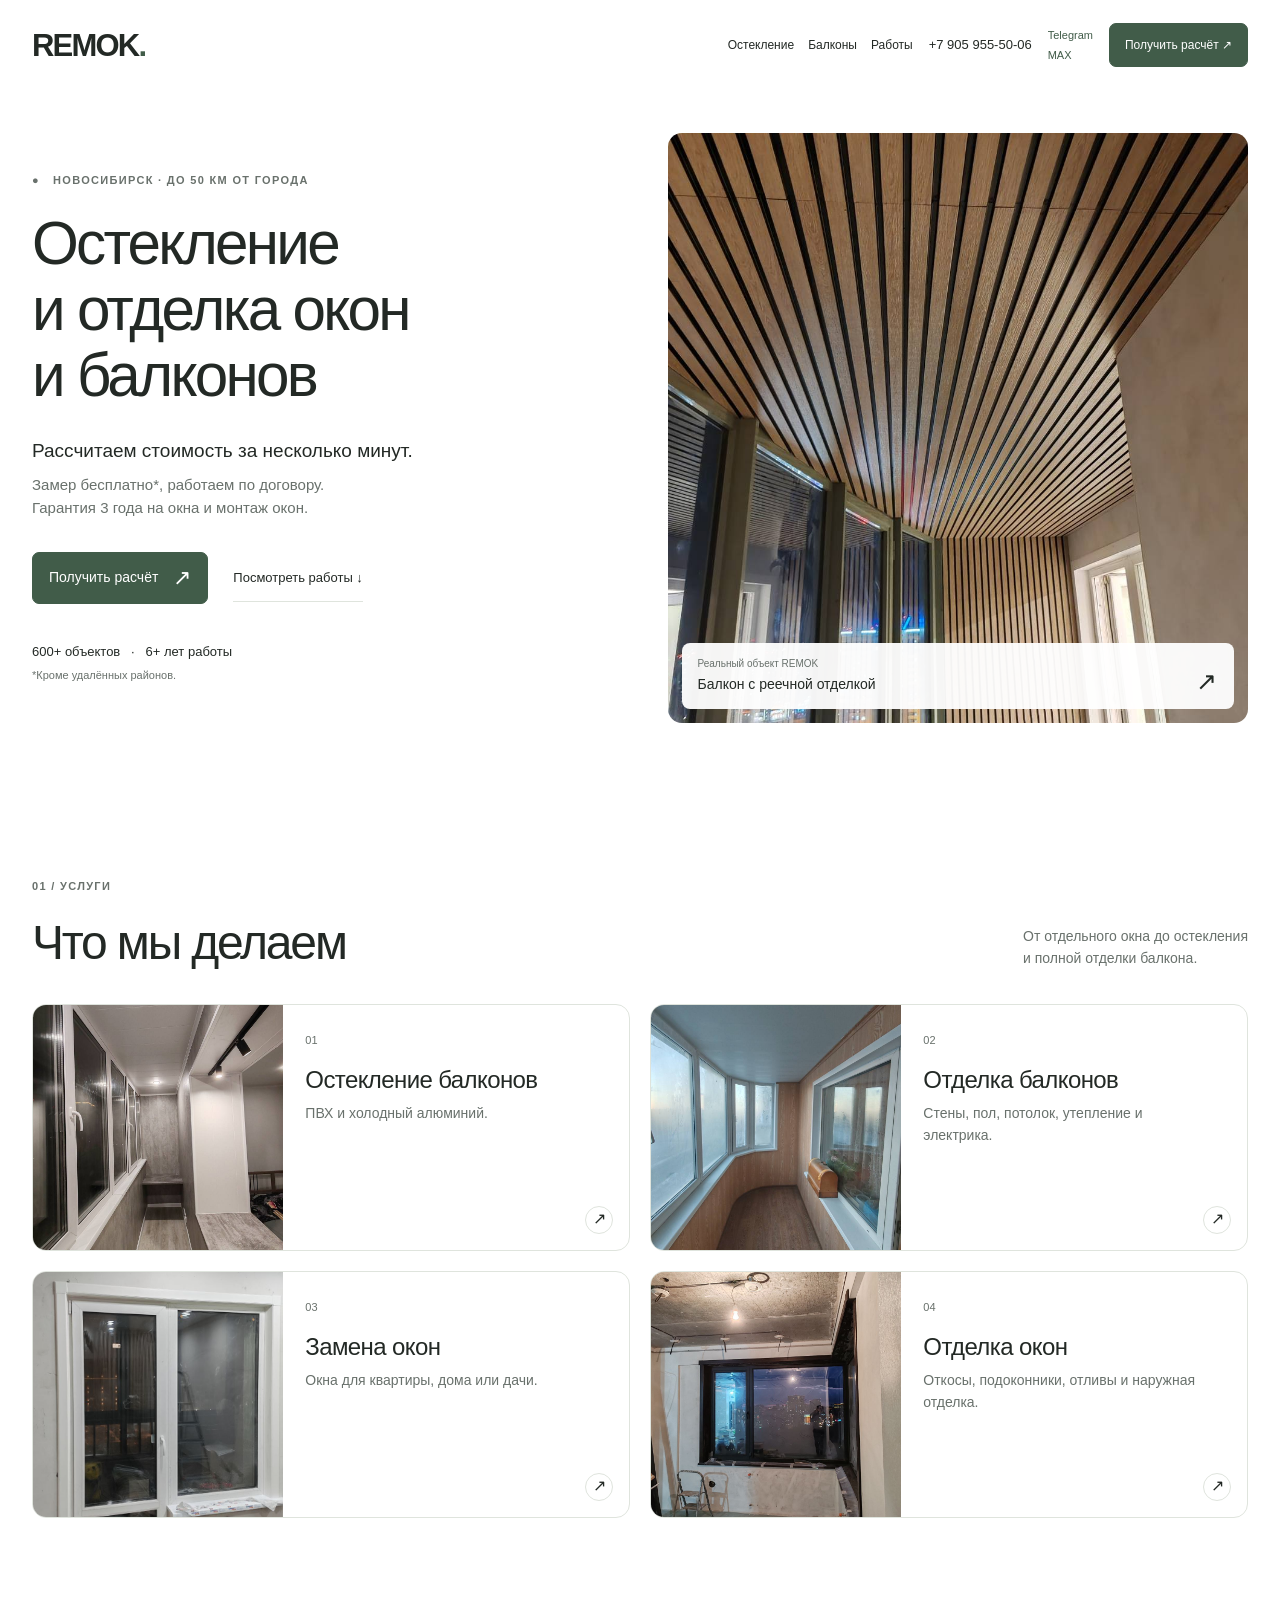
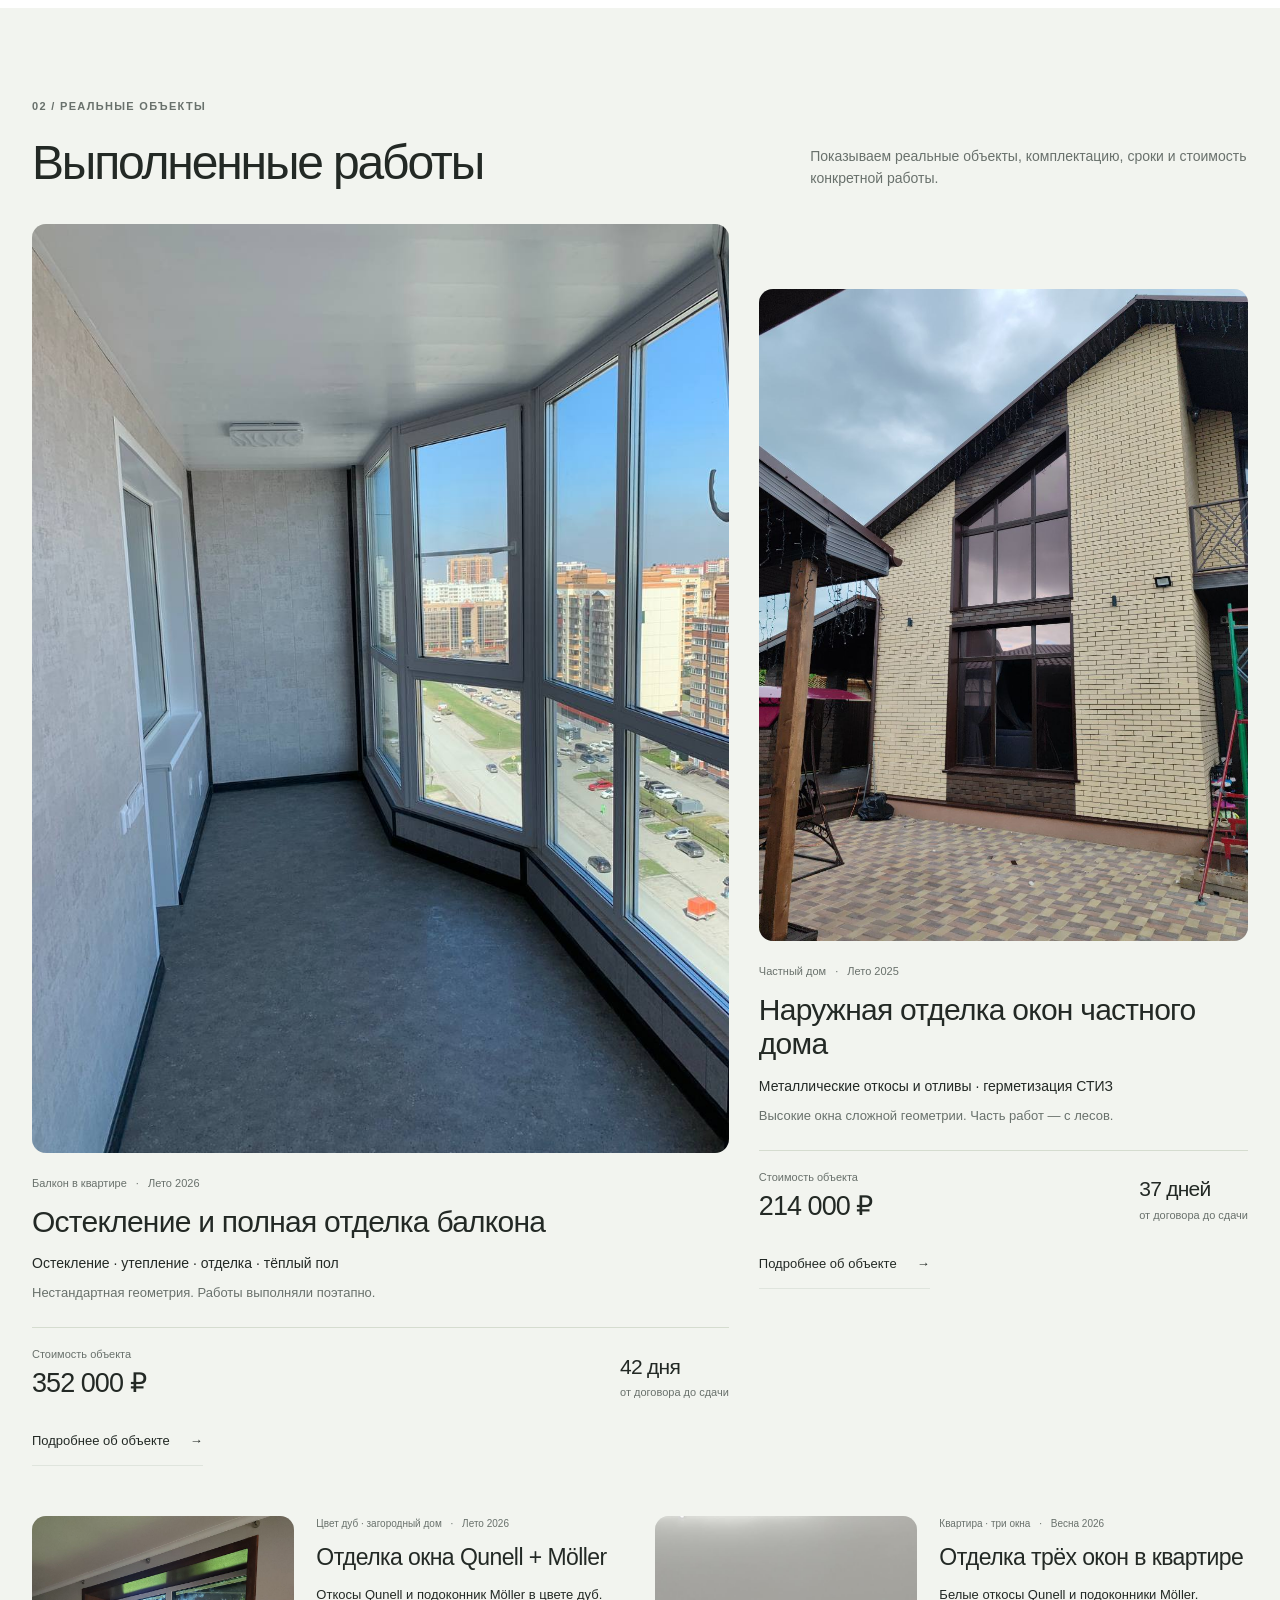
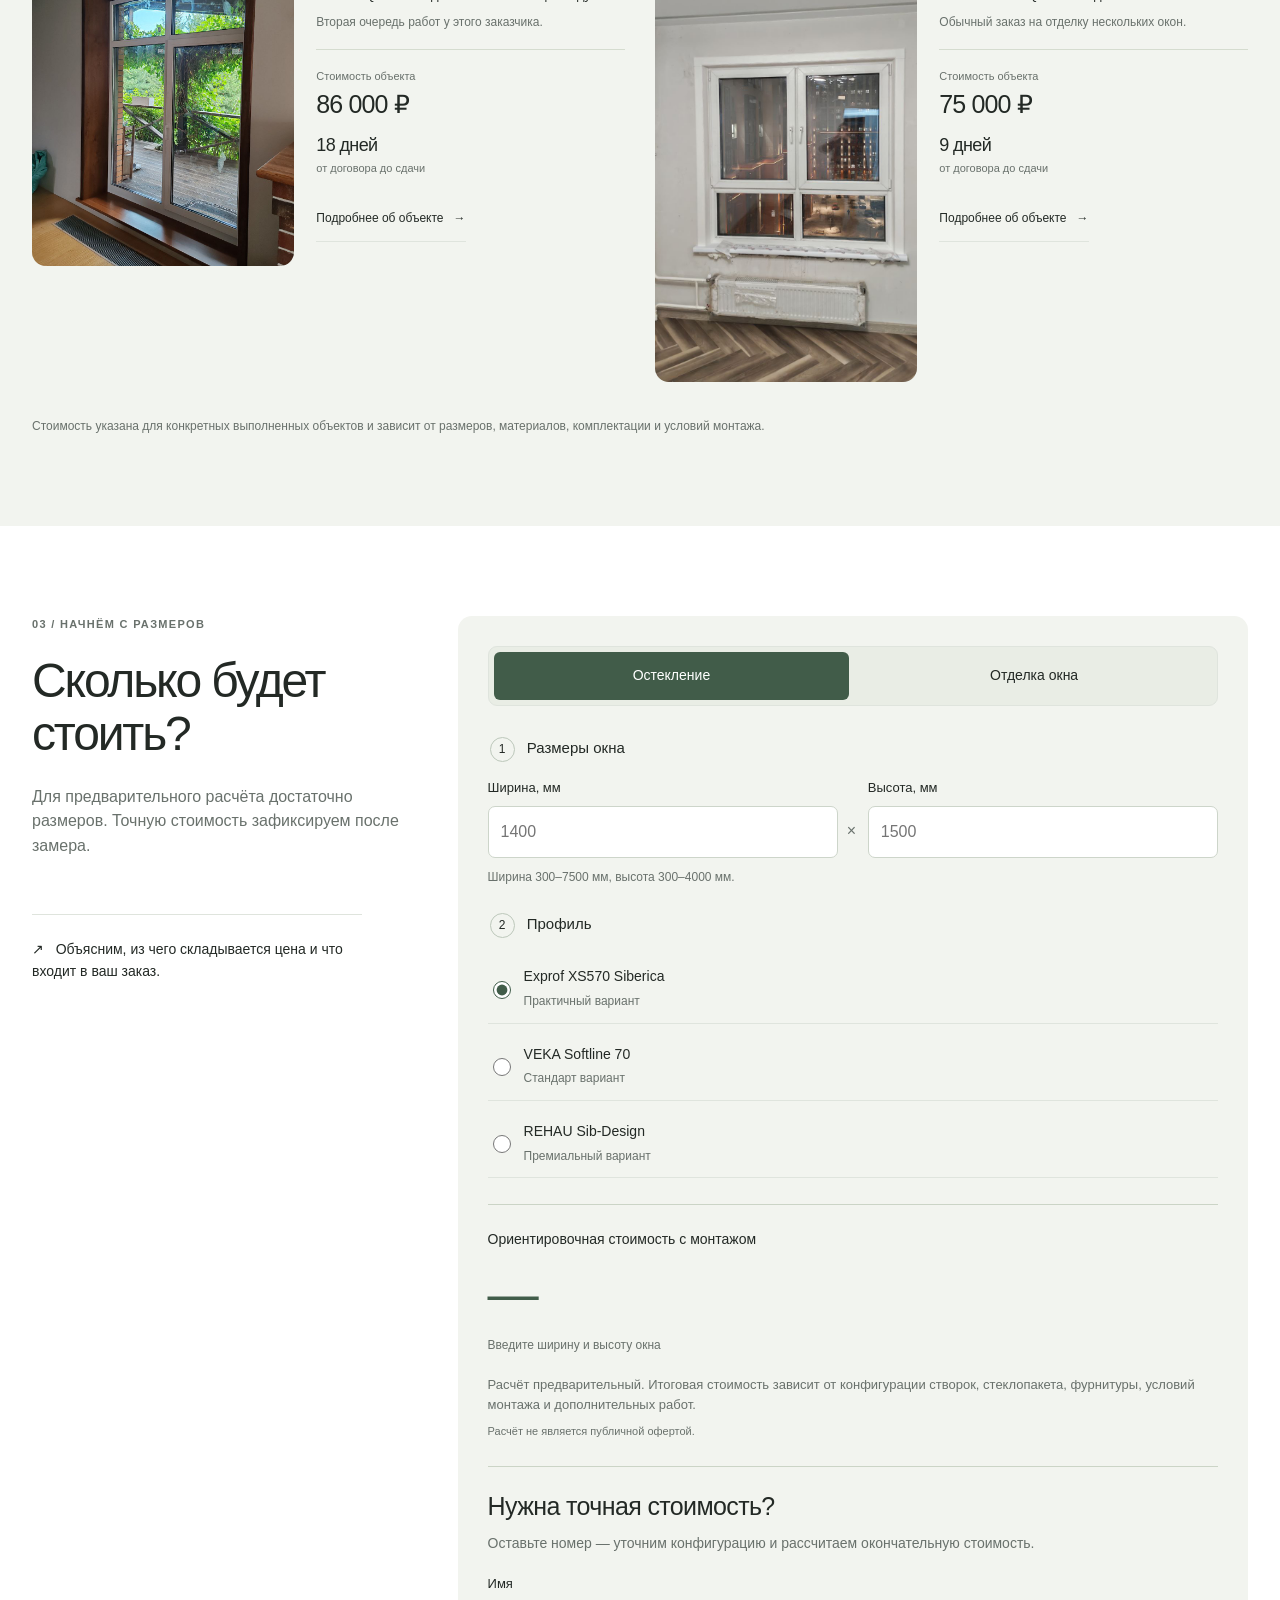
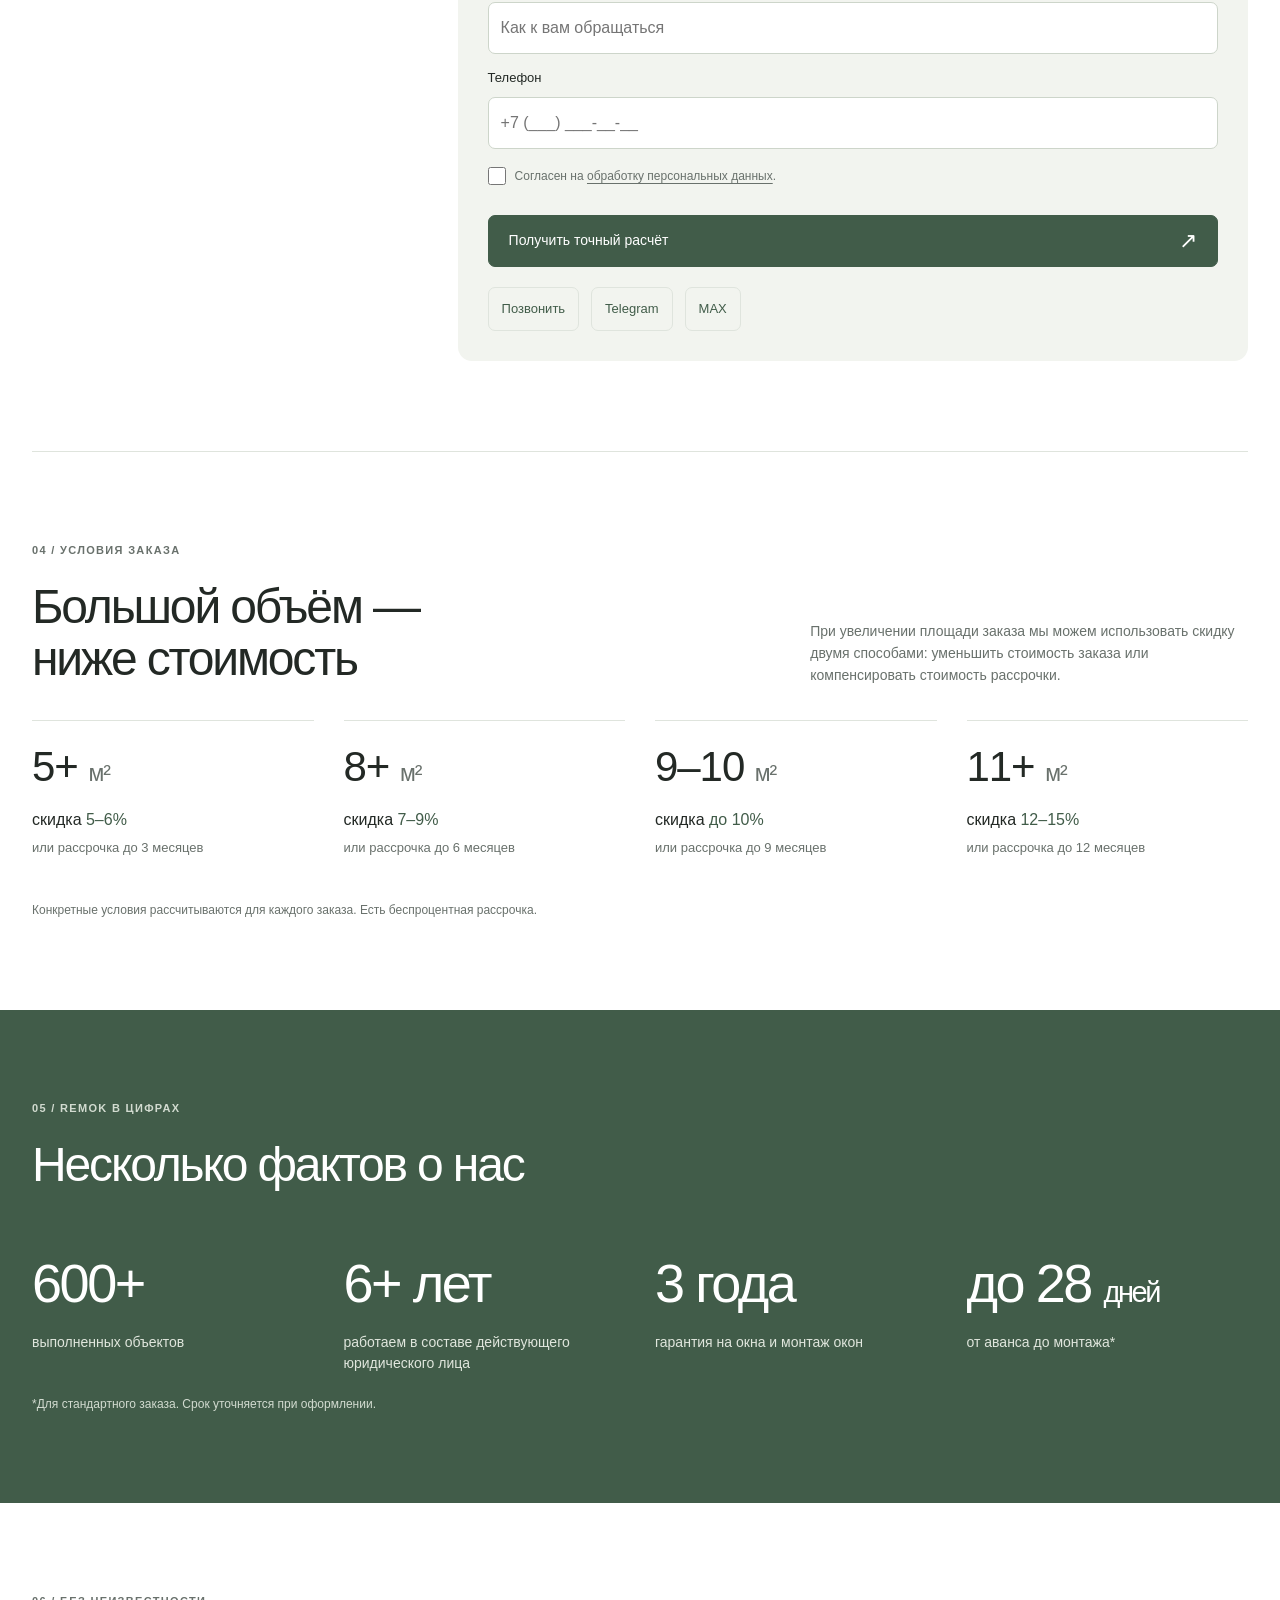
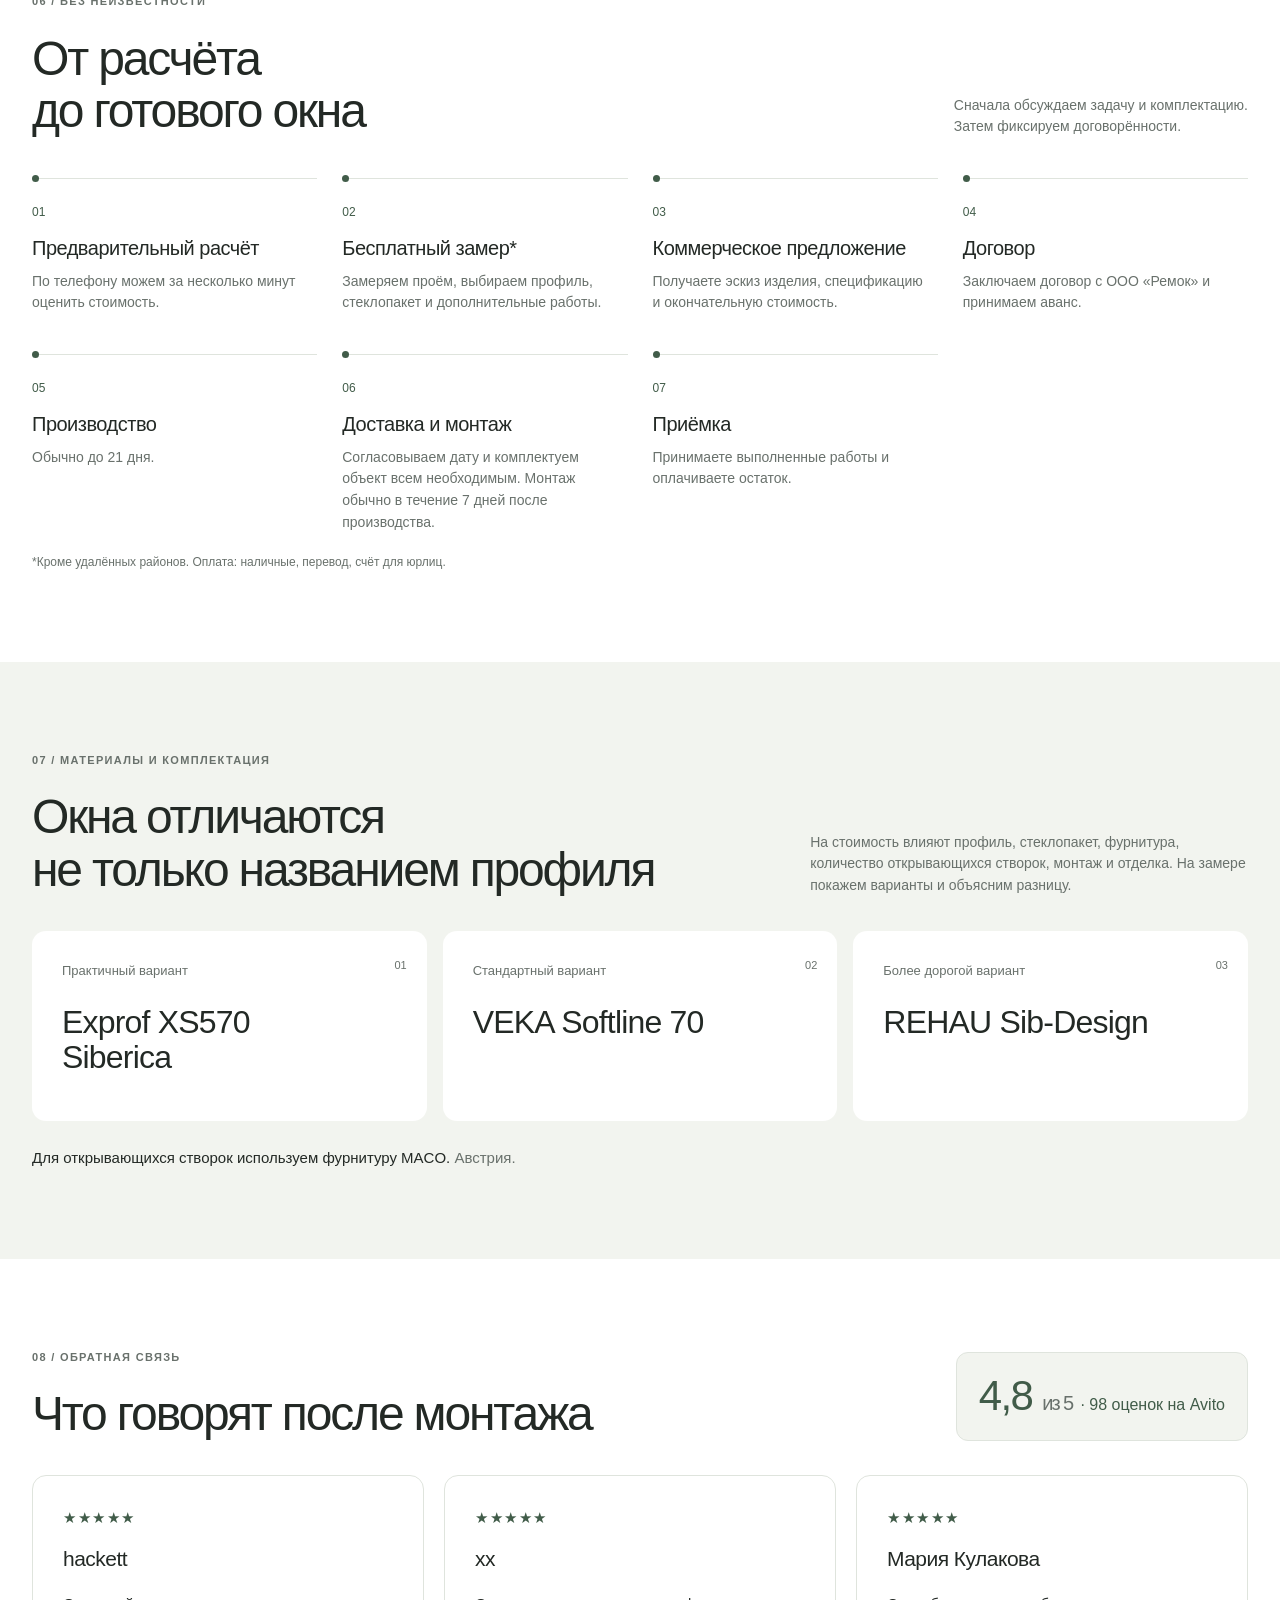
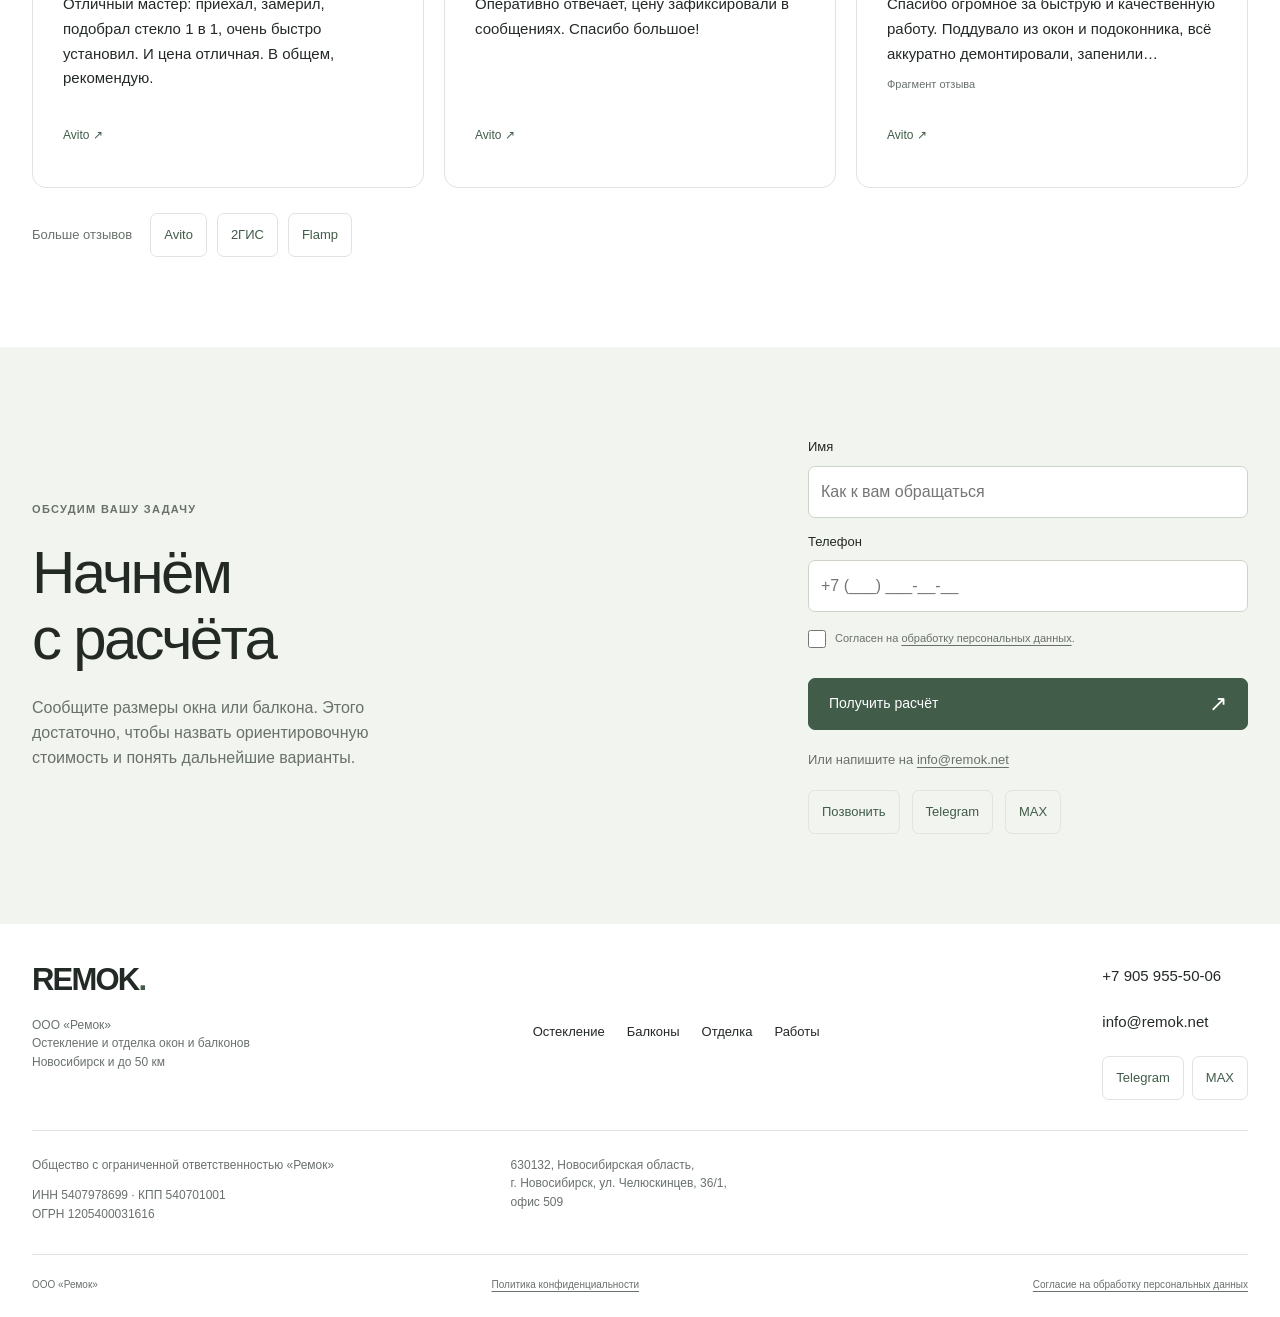
==== commit d92dc278: "Clean up REMOK page before form integration" ====
--- a/index.html
+++ b/index.html
@@ -1,6 +1,6 @@
 <!doctype html>
 <html lang="ru"><head><meta charset="utf-8"><meta name="viewport" content="width=device-width,initial-scale=1"><title>Остекление и отделка окон и балконов в Новосибирске — REMOK</title><meta name="description" content="Остекление и отделка окон и балконов в Новосибирске. Бесплатный замер, работа по договору, гарантия 3 года на окна и монтаж окон. ООО «Ремок»."><link rel="stylesheet" href="styles.css"><script src="script.js" defer></script><link rel="icon" href="data:image/svg+xml,%3Csvg xmlns=%27http://www.w3.org/2000/svg%27 viewBox=%270 0 32 32%27%3E%3Crect width=%2732%27 height=%2732%27 rx=%276%27 fill=%27%23415c49%27/%3E%3Ctext x=%277%27 y=%2724%27 fill=%27white%27 font-family=%27Arial%27 font-weight=%27700%27 font-size=%2725%27%3ER%3C/text%3E%3C/svg%3E"></head>
-<body><a class="skip" href="#main">К содержимому</a><header><div class="container header-inner"><a class="logo" href="#">REMOK<span>.</span></a><nav id="navigation" aria-label="Основная навигация"><a href="#services">Остекление</a><a href="#balconies">Балконы</a><a href="#works">Работы</a><a href="#about">О компании</a><a class="mobile-menu-phone" data-phone href="tel:+79059555006">+7 905 955-50-06</a></nav><a class="header-phone" data-phone href="tel:+79059555006">+7 905 955-50-06</a><div class="header-messengers" aria-label="Мессенджеры"><a data-contact="whatsapp" href="https://wa.me/79059555006?text=%D0%97%D0%B4%D1%80%D0%B0%D0%B2%D1%81%D1%82%D0%B2%D1%83%D0%B9%D1%82%D0%B5%2C%20%D1%85%D0%BE%D1%87%D1%83%20%D1%80%D0%B0%D1%81%D1%81%D1%87%D0%B8%D1%82%D0%B0%D1%82%D1%8C%20%D1%81%D1%82%D0%BE%D0%B8%D0%BC%D0%BE%D1%81%D1%82%D1%8C%20%D0%BE%D1%81%D1%82%D0%B5%D0%BA%D0%BB%D0%B5%D0%BD%D0%B8%D1%8F%20%D0%B8%D0%BB%D0%B8%20%D0%BE%D1%82%D0%B4%D0%B5%D0%BB%D0%BA%D0%B8" target="_blank" rel="noopener noreferrer">WhatsApp</a><a data-contact="telegram" href="https://t.me/LPzxcvb" target="_blank" rel="noopener noreferrer">Telegram</a></div><a class="button header-cta" href="#estimate">Получить расчёт ↗</a><a class="phone-icon" data-phone-icon aria-label="Позвонить в REMOK" href="tel:+79059555006">☎</a><button class="menu-toggle" aria-label="Открыть меню" aria-expanded="false" aria-controls="navigation"><span></span><span></span></button></div></header>
+<body><a class="skip" href="#main">К содержимому</a><header><div class="container header-inner"><a class="logo" href="#">REMOK<span>.</span></a><nav id="navigation" aria-label="Основная навигация"><a href="#services">Остекление</a><a href="#balconies">Балконы</a><a href="#works">Работы</a><a class="mobile-menu-phone" data-phone href="tel:+79059555006">+7 905 955-50-06</a></nav><a class="header-phone" data-phone href="tel:+79059555006">+7 905 955-50-06</a><div class="header-messengers" aria-label="Мессенджеры"><a data-contact="telegram" href="https://t.me/LPzxcvb" target="_blank" rel="noopener noreferrer">Telegram</a><a data-contact="max" href="https://max.ru/u/f9LHodD0cOJ4aYRBqU1mQyNp67MUEM86ByT9lwaMOyiDO4nb9DzO4GPVeDw" target="_blank" rel="noopener noreferrer">MAX</a></div><a class="button header-cta" href="#estimate">Получить расчёт ↗</a><a class="phone-icon" data-phone-icon aria-label="Позвонить в REMOK" href="tel:+79059555006">☎</a><button class="menu-toggle" aria-label="Открыть меню" aria-expanded="false" aria-controls="navigation"><span></span><span></span></button></div></header>
 <main id="main"><section class="hero container"><div><p class="eyebrow">● &nbsp; Новосибирск · до 50 км от города</p><h1>Остекление<br>и отделка окон<br>и балконов</h1><p class="hero-lead">Рассчитаем стоимость за несколько минут.</p><p class="muted">Замер бесплатно*, работаем по договору.<br>Гарантия 3 года на окна и монтаж окон.</p><div class="actions"><a class="button" href="#estimate">Получить расчёт <span>↗</span></a><a class="text-link" href="#works">Посмотреть работы ↓</a></div><p class="proof">600+ объектов &nbsp; · &nbsp; 6+ лет работы</p><p class="fine">*Кроме удалённых районов.</p></div><figure class="hero-photo"><img src="assets/images/balcony-wood-slat-finish.jpg.jpg" alt="Готовый балкон с остеклением и отделкой потолка и стены декоративными рейками" width="960" height="1280" fetchpriority="high"><figcaption><small>Реальный объект REMOK</small><span>Балкон с реечной отделкой</span><b aria-hidden="true">↗</b></figcaption></figure></section>
 <section class="section container" id="services"><div class="heading"><div><p class="eyebrow">01 / Услуги</p><h2>Что мы делаем</h2></div><p>От отдельного окна до остекления<br>и полной отделки балкона.</p></div><div class="services">
 <a class="service" id="balconies" href="#estimate"><img src="assets/images/balcony-light-finish-connected-01.jpg.jpg" alt="Остекление готового светлого балкона" loading="lazy" decoding="async" width="960" height="1280"><div><small>01</small><h3>Остекление балконов</h3><p>ПВХ и холодный алюминий.</p><span aria-hidden="true">↗</span></div></a>
@@ -18,10 +18,10 @@
 <div class="case-card-copy"><p class="case-meta">Цвет дуб · загородный дом <span>·</span> Лето 2026</p><h3><a href="cases/qunell-moeller.html">Отделка окна Qunell + Möller</a></h3><p class="case-scope">Откосы Qunell и подоконник Möller в цвете дуб.</p><p class="case-feature">Вторая очередь работ у этого заказчика.</p><div class="case-card-facts"><div><small>Стоимость объекта</small><strong>86 000 ₽</strong></div><div><strong>18 дней</strong><small>от договора до сдачи</small></div></div><a class="text-link case-more" href="cases/qunell-moeller.html" aria-label="Подробнее: Отделка окна Qunell + Möller">Подробнее об объекте <span aria-hidden="true">→</span></a></div></article>
 <article class="case-card case-card--compact case-card--apartment-windows">
 <a class="case-cover" href="cases/apartment-windows.html" tabindex="-1" aria-hidden="true"><img src="assets/cases/apartment-3-windows/1.jpg" alt="Двухстворчатое окно в квартире с белыми откосами Qunell и подоконником Möller" width="720" height="1280" loading="lazy" decoding="async"></a>
-<div class="case-card-copy"><p class="case-meta">Квартира · три окна <span>·</span> Весна 2026</p><h3><a href="cases/apartment-windows.html">Отделка трёх окон в квартире</a></h3><p class="case-scope">Белые откосы Qunell и подоконники Möller.</p><p class="case-feature">Обычный заказ на отделку нескольких окон.</p><div class="case-card-facts"><div><small>Стоимость объекта</small><strong>75 000 ₽</strong></div><div><strong>9 дней</strong><small>от договора до сдачи</small></div></div><a class="text-link case-more" href="cases/apartment-windows.html" aria-label="Подробнее: Отделка трёх окон в квартире">Подробнее об объекте <span aria-hidden="true">→</span></a></div></article></div><p class="case-price-note">Стоимость указана для конкретных выполненных объектов и зависит от размеров, материалов, комплектации и условий монтажа.</p><div class="cases-cta"><div><h3>Хотите понять стоимость своего объекта?</h3><p>Введите размеры в калькуляторе или оставьте номер — предварительно рассчитаем стоимость.</p></div><a class="button" href="#estimate">Рассчитать стоимость <span aria-hidden="true">↗</span></a></div></div></section>
+<div class="case-card-copy"><p class="case-meta">Квартира · три окна <span>·</span> Весна 2026</p><h3><a href="cases/apartment-windows.html">Отделка трёх окон в квартире</a></h3><p class="case-scope">Белые откосы Qunell и подоконники Möller.</p><p class="case-feature">Обычный заказ на отделку нескольких окон.</p><div class="case-card-facts"><div><small>Стоимость объекта</small><strong>75 000 ₽</strong></div><div><strong>9 дней</strong><small>от договора до сдачи</small></div></div><a class="text-link case-more" href="cases/apartment-windows.html" aria-label="Подробнее: Отделка трёх окон в квартире">Подробнее об объекте <span aria-hidden="true">→</span></a></div></article></div><p class="case-price-note">Стоимость указана для конкретных выполненных объектов и зависит от размеров, материалов, комплектации и условий монтажа.</p></div></section>
 <section class="section container estimate-layout" id="estimate">
 <div class="estimate-intro"><p class="eyebrow">03 / Начнём с размеров</p><h2>Сколько будет<br>стоить?</h2><p class="intro">Для предварительного расчёта достаточно размеров. Точную стоимость зафиксируем после замера.</p><p class="note">↗ &nbsp; Объясним, из чего складывается цена и что входит в ваш заказ.</p></div>
-<form class="estimate-form prototype-form" id="calculator-form">
+<form class="estimate-form prototype-form" id="calculator-form"><input type="hidden" name="form_source" value=""><input type="hidden" name="page_url" value=""><input type="hidden" name="calculator_type" value=""><input type="hidden" name="calculator_result" value=""><input type="hidden" name="calculator_parameters" value=""><input type="hidden" name="utm_source" value=""><input type="hidden" name="utm_medium" value=""><input type="hidden" name="utm_campaign" value=""><input type="hidden" name="utm_content" value=""><input type="hidden" name="utm_term" value="">
 <div class="calculator-tabs" role="tablist" aria-label="Вид расчёта">
 <button type="button" id="tab-glazing" role="tab" aria-selected="true" aria-controls="panel-glazing" data-tab="glazing">Остекление</button>
 <button type="button" id="tab-finishing" role="tab" aria-selected="false" aria-controls="panel-finishing" tabindex="-1" data-tab="finishing">Отделка окна</button>
@@ -43,19 +43,18 @@
 <p class="calculation-disclaimer">Расчёт отделки предварительный. Окончательную стоимость и состав работ уточним после замера.</p>
 </div>
 <p class="input-error" id="dimension-error" role="status" hidden></p><p class="offer-note">Расчёт не является публичной офертой.</p>
-<div class="estimate-contact"><h3>Нужна точная стоимость?</h3><p>Оставьте номер — уточним конфигурацию и рассчитаем окончательную стоимость.</p><label class="field">Телефон<input type="tel" name="phone" placeholder="+7 (___) ___-__-__" autocomplete="tel" required></label><label class="consent"><input type="checkbox" required><span>Согласен на <a href="#">обработку персональных данных</a>.</span></label><button class="button full" type="submit">Получить точный расчёт <span aria-hidden="true">↗</span></button><p class="form-status" role="status" hidden></p><div class="contact-actions" aria-label="Способы связи"><a data-contact="call" href="tel:+79059555006">Позвонить</a><a data-contact="whatsapp" href="https://wa.me/79059555006?text=%D0%97%D0%B4%D1%80%D0%B0%D0%B2%D1%81%D1%82%D0%B2%D1%83%D0%B9%D1%82%D0%B5%2C%20%D1%85%D0%BE%D1%87%D1%83%20%D1%80%D0%B0%D1%81%D1%81%D1%87%D0%B8%D1%82%D0%B0%D1%82%D1%8C%20%D1%81%D1%82%D0%BE%D0%B8%D0%BC%D0%BE%D1%81%D1%82%D1%8C%20%D0%BE%D1%81%D1%82%D0%B5%D0%BA%D0%BB%D0%B5%D0%BD%D0%B8%D1%8F%20%D0%B8%D0%BB%D0%B8%20%D0%BE%D1%82%D0%B4%D0%B5%D0%BB%D0%BA%D0%B8" target="_blank" rel="noopener noreferrer">WhatsApp</a><a data-contact="telegram" href="https://t.me/LPzxcvb" target="_blank" rel="noopener noreferrer">Telegram</a></div></div>
+<div class="estimate-contact"><h3>Нужна точная стоимость?</h3><p>Оставьте номер — уточним конфигурацию и рассчитаем окончательную стоимость.</p><label class="field">Имя<input type="text" name="name" autocomplete="given-name" maxlength="100" placeholder="Как к вам обращаться"></label><label class="field">Телефон<input type="tel" name="phone" placeholder="+7 (___) ___-__-__" autocomplete="tel" required></label><label class="consent"><input type="checkbox" required><span>Согласен на <a href="#">обработку персональных данных</a>.</span></label><button class="button full" type="submit">Получить точный расчёт <span aria-hidden="true">↗</span></button><p class="form-status" role="status" hidden></p><div class="contact-actions" aria-label="Способы связи"><a data-contact="call" href="tel:+79059555006">Позвонить</a><a data-contact="telegram" href="https://t.me/LPzxcvb" target="_blank" rel="noopener noreferrer">Telegram</a><a data-contact="max" href="https://max.ru/u/f9LHodD0cOJ4aYRBqU1mQyNp67MUEM86ByT9lwaMOyiDO4nb9DzO4GPVeDw" target="_blank" rel="noopener noreferrer">MAX</a></div></div>
 <noscript><p>Для расчёта включите JavaScript. Вы также можете написать на info@remok.net.</p></noscript>
 </form></section>
 <section class="section container volume"><div class="heading"><div><p class="eyebrow">04 / Условия заказа</p><h2>Большой объём —<br>ниже стоимость</h2></div><p>При увеличении площади заказа мы можем использовать скидку двумя способами: уменьшить стоимость заказа или компенсировать стоимость рассрочки.</p></div><div class="volume-grid"><article><h3>5+ <span>м²</span></h3><p>скидка <strong>5–6%</strong></p><small>или рассрочка до 3 месяцев</small></article><article><h3>8+ <span>м²</span></h3><p>скидка <strong>7–9%</strong></p><small>или рассрочка до 6 месяцев</small></article><article><h3>9–10 <span>м²</span></h3><p>скидка <strong>до 10%</strong></p><small>или рассрочка до 9 месяцев</small></article><article><h3>11+ <span>м²</span></h3><p>скидка <strong>12–15%</strong></p><small>или рассрочка до 12 месяцев</small></article></div><p class="fine">Конкретные условия рассчитываются для каждого заказа. Есть беспроцентная рассрочка.</p></section>
 <section class="facts section"><div class="container"><p class="eyebrow">05 / REMOK в цифрах</p><h2>Несколько фактов о нас</h2><div class="facts-grid"><div><strong>600+</strong><p>выполненных объектов</p></div><div><strong>6+ лет</strong><p>работаем в составе действующего юридического лица</p></div><div><strong>3 года</strong><p>гарантия на окна и монтаж окон</p></div><div><strong>до 28 <span>дней</span></strong><p>от аванса до монтажа*</p></div></div><p class="fine">*Для стандартного заказа. Срок уточняется при оформлении.</p></div></section>
 <section class="section container"><div class="heading"><div><p class="eyebrow">06 / Без неизвестности</p><h2>От расчёта<br>до готового окна</h2></div><p>Сначала обсуждаем задачу и комплектацию.<br>Затем фиксируем договорённости.</p></div><ol class="process"><li><span>01</span><h3>Предварительный расчёт</h3><p>По телефону можем за несколько минут оценить стоимость.</p></li><li><span>02</span><h3>Бесплатный замер*</h3><p>Замеряем проём, выбираем профиль, стеклопакет и дополнительные работы.</p></li><li><span>03</span><h3>Коммерческое предложение</h3><p>Получаете эскиз изделия, спецификацию и окончательную стоимость.</p></li><li><span>04</span><h3>Договор</h3><p>Заключаем договор с ООО «Ремок» и принимаем аванс.</p></li><li><span>05</span><h3>Производство</h3><p>Обычно до 21 дня.</p></li><li><span>06</span><h3>Доставка и монтаж</h3><p>Согласовываем дату и комплектуем объект всем необходимым. Монтаж обычно в течение 7 дней после производства.</p></li><li><span>07</span><h3>Приёмка</h3><p>Принимаете выполненные работы и оплачиваете остаток.</p></li></ol><p class="fine">*Кроме удалённых районов. Оплата: наличные, перевод, счёт для юрлиц.</p></section>
 <section class="section soft"><div class="container"><p class="eyebrow">07 / Материалы и комплектация</p><div class="heading"><h2>Окна отличаются<br>не только названием профиля</h2><p>На стоимость влияют профиль, стеклопакет, фурнитура, количество открывающихся створок, монтаж и отделка. На замере покажем варианты и объясним разницу.</p></div><div class="materials"><article><p>Практичный вариант</p><h3>Exprof XS570 Siberica</h3><small>01</small></article><article><p>Стандартный вариант</p><h3>VEKA Softline 70</h3><small>02</small></article><article><p>Более дорогой вариант</p><h3>REHAU Sib-Design</h3><small>03</small></article></div><p class="hardware-note">Для открывающихся створок используем фурнитуру MACO. <span class="muted">Австрия.</span></p></div></section>
-<section class="section container reviews-section" id="reviews"><div class="heading"><div><p class="eyebrow">08 / Обратная связь</p><h2>Что говорят после монтажа</h2></div><div class="review-rating"><a class="rating-link" href="https://www.avito.ru/novosibirsk/predlozheniya_uslug/otdelka_okon_otkosy_podokonniki_2540374743?context=H4sIAAAAAAAA_wE_AMD_YToyOntzOjEzOiJsb2NhbFByaW9yaXR5IjtiOjA7czoxOiJ4IjtzOjE2OiJFR0dNaG1sSmN2WkI4ZUJCIjt9WMGdsT8AAAA#open-reviews-list" target="_blank" rel="noopener noreferrer"><strong>4,8 <span>из 5</span></strong><span class="rating-count"> · 98 оценок на Avito</span></a><small>По предоставленным владельцем скриншотам</small></div></div><div class="verified-reviews"><article class="review-card"><p class="review-stars" aria-label="5 из 5 звёзд">★★★★★</p><h3>hackett</h3><blockquote>Отличный мастер: приехал, замерил, подобрал стекло 1 в 1, очень быстро установил. И цена отличная. В общем, рекомендую.</blockquote><p class="review-source"><a  href="https://www.avito.ru/novosibirsk/predlozheniya_uslug/otdelka_okon_otkosy_podokonniki_2540374743?context=H4sIAAAAAAAA_wE_AMD_YToyOntzOjEzOiJsb2NhbFByaW9yaXR5IjtiOjA7czoxOiJ4IjtzOjE2OiJFR0dNaG1sSmN2WkI4ZUJCIjt9WMGdsT8AAAA#open-reviews-list" target="_blank" rel="noopener noreferrer">Avito ↗</a></p></article><article class="review-card"><p class="review-stars" aria-label="5 из 5 звёзд">★★★★★</p><h3>xx</h3><blockquote>Оперативно отвечает, цену зафиксировали в сообщениях. Спасибо большое!</blockquote><p class="review-source"><a  href="https://www.avito.ru/novosibirsk/predlozheniya_uslug/otdelka_okon_otkosy_podokonniki_2540374743?context=H4sIAAAAAAAA_wE_AMD_YToyOntzOjEzOiJsb2NhbFByaW9yaXR5IjtiOjA7czoxOiJ4IjtzOjE2OiJFR0dNaG1sSmN2WkI4ZUJCIjt9WMGdsT8AAAA#open-reviews-list" target="_blank" rel="noopener noreferrer">Avito ↗</a></p></article><article class="review-card"><p class="review-stars" aria-label="5 из 5 звёзд">★★★★★</p><h3>Мария Кулакова</h3><blockquote>Спасибо огромное за быструю и качественную работу. Поддувало из окон и подоконника, всё аккуратно демонтировали, запенили…</blockquote><p class="review-excerpt">Фрагмент отзыва</p><p class="review-source"><a  href="https://www.avito.ru/novosibirsk/predlozheniya_uslug/otdelka_okon_otkosy_podokonniki_2540374743?context=H4sIAAAAAAAA_wE_AMD_YToyOntzOjEzOiJsb2NhbFByaW9yaXR5IjtiOjA7czoxOiJ4IjtzOjE2OiJFR0dNaG1sSmN2WkI4ZUJCIjt9WMGdsT8AAAA#open-reviews-list" target="_blank" rel="noopener noreferrer">Avito ↗</a></p></article></div><div class="review-sources"><span>Больше отзывов</span><a  href="https://www.avito.ru/novosibirsk/predlozheniya_uslug/otdelka_okon_otkosy_podokonniki_2540374743?context=H4sIAAAAAAAA_wE_AMD_YToyOntzOjEzOiJsb2NhbFByaW9yaXR5IjtiOjA7czoxOiJ4IjtzOjE2OiJFR0dNaG1sSmN2WkI4ZUJCIjt9WMGdsT8AAAA#open-reviews-list" target="_blank" rel="noopener noreferrer">Avito</a><a  href="https://2gis.ru/novosibirsk/firm/70000001044574048" target="_blank" rel="noopener noreferrer">2ГИС</a><a  href="https://novosibirsk.flamp.ru/firm/remok_kompaniya-70000001044574048" target="_blank" rel="noopener noreferrer">Flamp</a></div><div class="reviews-cta"><h3>Рассчитаем стоимость вашего объекта</h3><p>Введите размеры в калькуляторе или свяжитесь с нами — уточним конфигурацию и предварительно рассчитаем стоимость.</p><div class="reviews-cta-actions"><a class="button" href="#estimate">Рассчитать стоимость <span aria-hidden="true">↗</span></a><div class="contact-actions" aria-label="Способы связи"><a data-contact="call" href="tel:+79059555006">Позвонить</a><a data-contact="whatsapp" href="https://wa.me/79059555006?text=%D0%97%D0%B4%D1%80%D0%B0%D0%B2%D1%81%D1%82%D0%B2%D1%83%D0%B9%D1%82%D0%B5%2C%20%D1%85%D0%BE%D1%87%D1%83%20%D1%80%D0%B0%D1%81%D1%81%D1%87%D0%B8%D1%82%D0%B0%D1%82%D1%8C%20%D1%81%D1%82%D0%BE%D0%B8%D0%BC%D0%BE%D1%81%D1%82%D1%8C%20%D0%BE%D1%81%D1%82%D0%B5%D0%BA%D0%BB%D0%B5%D0%BD%D0%B8%D1%8F%20%D0%B8%D0%BB%D0%B8%20%D0%BE%D1%82%D0%B4%D0%B5%D0%BB%D0%BA%D0%B8" target="_blank" rel="noopener noreferrer">WhatsApp</a><a data-contact="telegram" href="https://t.me/LPzxcvb" target="_blank" rel="noopener noreferrer">Telegram</a></div></div></div></section>
-<section class="section container about" id="about"><div class="portrait"><span aria-hidden="true">R.</span><p>Место для фотографии директора</p></div><div><p class="eyebrow">09 / О компании</p><h2>За результат отвечает<br>конкретная компания</h2><p>ООО «Ремок» работает более 6 лет. За это время выполнено более 600 объектов в Новосибирске и области.</p><p class="muted">После монтажа клиент не остаётся один на один с монтажником. Работы выполняются в рамках договора с ООО «Ремок».</p><p>Гарантия на окна и монтаж окон — 3 года.</p><div class="signature"><strong>Осинцев Никита Владимирович</strong><span>Директор ООО «Ремок»</span></div></div></section>
-<section class="section soft" id="contact"><div class="container contact"><div><p class="eyebrow">Обсудим вашу задачу</p><h2>Начнём<br>с расчёта</h2><p class="intro">Сообщите размеры окна или балкона. Этого достаточно, чтобы назвать ориентировочную стоимость и понять дальнейшие варианты.</p></div><form class="prototype-form contact-form"><label class="field">Телефон<input type="tel" name="phone" placeholder="+7 (___) ___-__-__" autocomplete="tel" required></label><label class="consent"><input type="checkbox" required><span>Согласен на <a href="#">обработку персональных данных</a>.</span></label><button class="button full" type="submit">Получить расчёт <span>↗</span></button><p class="contact-email">Или напишите на <a href="mailto:info@remok.net">info@remok.net</a></p><p class="form-status" role="status" hidden></p><div class="contact-actions" aria-label="Способы связи"><a data-contact="call" href="tel:+79059555006">Позвонить</a><a data-contact="whatsapp" href="https://wa.me/79059555006?text=%D0%97%D0%B4%D1%80%D0%B0%D0%B2%D1%81%D1%82%D0%B2%D1%83%D0%B9%D1%82%D0%B5%2C%20%D1%85%D0%BE%D1%87%D1%83%20%D1%80%D0%B0%D1%81%D1%81%D1%87%D0%B8%D1%82%D0%B0%D1%82%D1%8C%20%D1%81%D1%82%D0%BE%D0%B8%D0%BC%D0%BE%D1%81%D1%82%D1%8C%20%D0%BE%D1%81%D1%82%D0%B5%D0%BA%D0%BB%D0%B5%D0%BD%D0%B8%D1%8F%20%D0%B8%D0%BB%D0%B8%20%D0%BE%D1%82%D0%B4%D0%B5%D0%BB%D0%BA%D0%B8" target="_blank" rel="noopener noreferrer">WhatsApp</a><a data-contact="telegram" href="https://t.me/LPzxcvb" target="_blank" rel="noopener noreferrer">Telegram</a></div></form></div></section></main>
+<section class="section container reviews-section" id="reviews"><div class="heading"><div><p class="eyebrow">08 / Обратная связь</p><h2>Что говорят после монтажа</h2></div><div class="review-rating"><a class="rating-link" href="https://www.avito.ru/novosibirsk/predlozheniya_uslug/otdelka_okon_otkosy_podokonniki_2540374743?context=H4sIAAAAAAAA_wE_AMD_YToyOntzOjEzOiJsb2NhbFByaW9yaXR5IjtiOjA7czoxOiJ4IjtzOjE2OiJFR0dNaG1sSmN2WkI4ZUJCIjt9WMGdsT8AAAA#open-reviews-list" target="_blank" rel="noopener noreferrer"><strong>4,8 <span>из 5</span></strong><span class="rating-count"> · 98 оценок на Avito</span></a></div></div><div class="verified-reviews"><article class="review-card"><p class="review-stars" aria-label="5 из 5 звёзд">★★★★★</p><h3>hackett</h3><blockquote>Отличный мастер: приехал, замерил, подобрал стекло 1 в 1, очень быстро установил. И цена отличная. В общем, рекомендую.</blockquote><p class="review-source"><a  href="https://www.avito.ru/novosibirsk/predlozheniya_uslug/otdelka_okon_otkosy_podokonniki_2540374743?context=H4sIAAAAAAAA_wE_AMD_YToyOntzOjEzOiJsb2NhbFByaW9yaXR5IjtiOjA7czoxOiJ4IjtzOjE2OiJFR0dNaG1sSmN2WkI4ZUJCIjt9WMGdsT8AAAA#open-reviews-list" target="_blank" rel="noopener noreferrer">Avito ↗</a></p></article><article class="review-card"><p class="review-stars" aria-label="5 из 5 звёзд">★★★★★</p><h3>xx</h3><blockquote>Оперативно отвечает, цену зафиксировали в сообщениях. Спасибо большое!</blockquote><p class="review-source"><a  href="https://www.avito.ru/novosibirsk/predlozheniya_uslug/otdelka_okon_otkosy_podokonniki_2540374743?context=H4sIAAAAAAAA_wE_AMD_YToyOntzOjEzOiJsb2NhbFByaW9yaXR5IjtiOjA7czoxOiJ4IjtzOjE2OiJFR0dNaG1sSmN2WkI4ZUJCIjt9WMGdsT8AAAA#open-reviews-list" target="_blank" rel="noopener noreferrer">Avito ↗</a></p></article><article class="review-card"><p class="review-stars" aria-label="5 из 5 звёзд">★★★★★</p><h3>Мария Кулакова</h3><blockquote>Спасибо огромное за быструю и качественную работу. Поддувало из окон и подоконника, всё аккуратно демонтировали, запенили…</blockquote><p class="review-excerpt">Фрагмент отзыва</p><p class="review-source"><a  href="https://www.avito.ru/novosibirsk/predlozheniya_uslug/otdelka_okon_otkosy_podokonniki_2540374743?context=H4sIAAAAAAAA_wE_AMD_YToyOntzOjEzOiJsb2NhbFByaW9yaXR5IjtiOjA7czoxOiJ4IjtzOjE2OiJFR0dNaG1sSmN2WkI4ZUJCIjt9WMGdsT8AAAA#open-reviews-list" target="_blank" rel="noopener noreferrer">Avito ↗</a></p></article></div><div class="review-sources"><span>Больше отзывов</span><a  href="https://www.avito.ru/novosibirsk/predlozheniya_uslug/otdelka_okon_otkosy_podokonniki_2540374743?context=H4sIAAAAAAAA_wE_AMD_YToyOntzOjEzOiJsb2NhbFByaW9yaXR5IjtiOjA7czoxOiJ4IjtzOjE2OiJFR0dNaG1sSmN2WkI4ZUJCIjt9WMGdsT8AAAA#open-reviews-list" target="_blank" rel="noopener noreferrer">Avito</a><a  href="https://2gis.ru/novosibirsk/firm/70000001044574048" target="_blank" rel="noopener noreferrer">2ГИС</a><a  href="https://novosibirsk.flamp.ru/firm/remok_kompaniya-70000001044574048" target="_blank" rel="noopener noreferrer">Flamp</a></div></section>
+<section class="section soft" id="contact"><div class="container contact"><div><p class="eyebrow">Обсудим вашу задачу</p><h2>Начнём<br>с расчёта</h2><p class="intro">Сообщите размеры окна или балкона. Этого достаточно, чтобы назвать ориентировочную стоимость и понять дальнейшие варианты.</p></div><form class="prototype-form contact-form"><input type="hidden" name="form_source" value=""><input type="hidden" name="page_url" value=""><input type="hidden" name="calculator_type" value=""><input type="hidden" name="calculator_result" value=""><input type="hidden" name="calculator_parameters" value=""><input type="hidden" name="utm_source" value=""><input type="hidden" name="utm_medium" value=""><input type="hidden" name="utm_campaign" value=""><input type="hidden" name="utm_content" value=""><input type="hidden" name="utm_term" value=""><label class="field">Имя<input type="text" name="name" autocomplete="given-name" maxlength="100" placeholder="Как к вам обращаться"></label><label class="field">Телефон<input type="tel" name="phone" placeholder="+7 (___) ___-__-__" autocomplete="tel" required></label><label class="consent"><input type="checkbox" required><span>Согласен на <a href="#">обработку персональных данных</a>.</span></label><button class="button full" type="submit">Получить расчёт <span>↗</span></button><p class="contact-email">Или напишите на <a href="mailto:info@remok.net">info@remok.net</a></p><p class="form-status" role="status" hidden></p><div class="contact-actions" aria-label="Способы связи"><a data-contact="call" href="tel:+79059555006">Позвонить</a><a data-contact="telegram" href="https://t.me/LPzxcvb" target="_blank" rel="noopener noreferrer">Telegram</a><a data-contact="max" href="https://max.ru/u/f9LHodD0cOJ4aYRBqU1mQyNp67MUEM86ByT9lwaMOyiDO4nb9DzO4GPVeDw" target="_blank" rel="noopener noreferrer">MAX</a></div></form></div></section></main>
 <footer class="container"><div class="footer-top">
 <div><a class="logo" href="#">REMOK<span>.</span></a><p>ООО «Ремок»<br>Остекление и отделка окон и балконов<br>Новосибирск и до 50 км</p></div>
-<nav aria-label="Навигация в подвале"><a href="#services">Остекление</a><a href="#balconies">Балконы</a><a href="#finishing">Отделка</a><a href="#works">Работы</a><a href="#about">О компании</a></nav>
-<div class="footer-contacts"><a data-phone href="tel:+79059555006">+7 905 955-50-06</a><a href="mailto:info@remok.net">info@remok.net</a><div class="footer-messengers"><a data-contact="whatsapp" href="https://wa.me/79059555006?text=%D0%97%D0%B4%D1%80%D0%B0%D0%B2%D1%81%D1%82%D0%B2%D1%83%D0%B9%D1%82%D0%B5%2C%20%D1%85%D0%BE%D1%87%D1%83%20%D1%80%D0%B0%D1%81%D1%81%D1%87%D0%B8%D1%82%D0%B0%D1%82%D1%8C%20%D1%81%D1%82%D0%BE%D0%B8%D0%BC%D0%BE%D1%81%D1%82%D1%8C%20%D0%BE%D1%81%D1%82%D0%B5%D0%BA%D0%BB%D0%B5%D0%BD%D0%B8%D1%8F%20%D0%B8%D0%BB%D0%B8%20%D0%BE%D1%82%D0%B4%D0%B5%D0%BB%D0%BA%D0%B8" target="_blank" rel="noopener noreferrer">WhatsApp</a><a data-contact="telegram" href="https://t.me/LPzxcvb" target="_blank" rel="noopener noreferrer">Telegram</a></div></div></div>
-<div class="company-details"><div><p>Общество с ограниченной ответственностью «Ремок»</p><p>ИНН 5407978699 · КПП 540701001<br>ОГРН 1205400031616</p></div><address>630132, Новосибирская область,<br>г. Новосибирск, ул. Челюскинцев, 36/1,<br>офис 509</address><p>Директор<br>Осинцев Никита Владимирович</p></div>
-<div class="footer-bottom"><span>REMOK · Визуальный прототип V4</span><a href="#">Политика конфиденциальности</a><a href="#">Согласие на обработку персональных данных</a></div></footer><nav class="mobile-quick-contacts" aria-label="Быстрые контакты"><a href="tel:+79059555006">Позвонить</a><a data-contact="whatsapp" href="https://wa.me/79059555006?text=%D0%97%D0%B4%D1%80%D0%B0%D0%B2%D1%81%D1%82%D0%B2%D1%83%D0%B9%D1%82%D0%B5%2C%20%D1%85%D0%BE%D1%87%D1%83%20%D1%80%D0%B0%D1%81%D1%81%D1%87%D0%B8%D1%82%D0%B0%D1%82%D1%8C%20%D1%81%D1%82%D0%BE%D0%B8%D0%BC%D0%BE%D1%81%D1%82%D1%8C%20%D0%BE%D1%81%D1%82%D0%B5%D0%BA%D0%BB%D0%B5%D0%BD%D0%B8%D1%8F%20%D0%B8%D0%BB%D0%B8%20%D0%BE%D1%82%D0%B4%D0%B5%D0%BB%D0%BA%D0%B8" target="_blank" rel="noopener noreferrer">WhatsApp</a><a class="quick-estimate" href="#estimate">Расчёт</a></nav></body></html>
+<nav aria-label="Навигация в подвале"><a href="#services">Остекление</a><a href="#balconies">Балконы</a><a href="#finishing">Отделка</a><a href="#works">Работы</a></nav>
+<div class="footer-contacts"><a data-phone href="tel:+79059555006">+7 905 955-50-06</a><a href="mailto:info@remok.net">info@remok.net</a><div class="footer-messengers"><a data-contact="telegram" href="https://t.me/LPzxcvb" target="_blank" rel="noopener noreferrer">Telegram</a><a data-contact="max" href="https://max.ru/u/f9LHodD0cOJ4aYRBqU1mQyNp67MUEM86ByT9lwaMOyiDO4nb9DzO4GPVeDw" target="_blank" rel="noopener noreferrer">MAX</a></div></div></div>
+<div class="company-details"><div><p>Общество с ограниченной ответственностью «Ремок»</p><p>ИНН 5407978699 · КПП 540701001<br>ОГРН 1205400031616</p></div><address>630132, Новосибирская область,<br>г. Новосибирск, ул. Челюскинцев, 36/1,<br>офис 509</address></div>
+<div class="footer-bottom"><span>ООО «Ремок»</span><a href="#">Политика конфиденциальности</a><a href="#">Согласие на обработку персональных данных</a></div></footer><nav class="mobile-quick-contacts" aria-label="Быстрые контакты"><a href="tel:+79059555006">Позвонить</a><a data-contact="telegram" href="https://t.me/LPzxcvb" target="_blank" rel="noopener noreferrer">Telegram</a><a data-contact="max" href="https://max.ru/u/f9LHodD0cOJ4aYRBqU1mQyNp67MUEM86ByT9lwaMOyiDO4nb9DzO4GPVeDw" target="_blank" rel="noopener noreferrer">MAX</a><a class="quick-estimate" href="#estimate">Расчёт</a></nav></body></html>
--- a/styles.css
+++ b/styles.css
@@ -9,16 +9,16 @@
 /* Portfolio */
 .works{display:grid;gap:24px}.works img{height:330px;border-radius:var(--radius)}.works figcaption{display:flex;justify-content:space-between;gap:10px;margin-top:12px;font-size:14px}.works small{font-size:11px;color:var(--muted);align-self:center}.works-bottom{display:flex;justify-content:space-between;align-items:center;flex-wrap:wrap;gap:15px;margin-top:30px}.works-bottom p{font-size:13px}
 /* Estimate and forms */
-.estimate-layout{display:grid;gap:32px}.intro{color:var(--muted);max-width:415px;margin-top:24px}.note{font-size:14px;max-width:330px;border-top:1px solid var(--line);padding-top:24px;margin-top:35px}.estimate-form{padding:24px 20px;background:var(--soft);border-radius:var(--radius)}fieldset{border:0;padding:0;margin:0 0 26px;min-width:0}legend{font-size:15px;margin-bottom:16px}legend b{display:inline-grid;place-items:center;width:25px;height:25px;border:1px solid #bdc8bb;border-radius:50%;font-size:12px;font-weight:400;margin-right:8px}.segmented{display:flex;gap:10px}.segmented label{position:relative;flex:1;cursor:pointer}.segmented input{position:absolute;opacity:0}.segmented span{display:block;text-align:center;border:1px solid #cdd5ca;background:white;border-radius:7px;padding:12px}.segmented input:checked+span{background:var(--accent);color:white;border-color:var(--accent)}.segmented input:focus-visible+span{outline:3px solid #8a9a64;outline-offset:3px}.dimensions{display:grid;grid-template-columns:minmax(0,1fr) 12px minmax(0,1fr);gap:9px;align-items:end}.dimensions>span{padding-bottom:14px;color:var(--muted)}.dimensions label,.field{display:block;font-size:13px}input[type=tel],input[type=number]{width:100%;min-width:0;height:52px;padding:12px;border:1px solid #cdd5ca;border-radius:7px;background:white;color:var(--ink);font-size:16px;margin-top:8px}.dimensions input{font-size:13px}.profiles{display:grid;gap:8px}.profiles label{display:flex;align-items:center;gap:10px;border-bottom:1px solid var(--line);padding:10px 0;font-size:14px;cursor:pointer}.profiles label span{display:flex;justify-content:space-between;gap:10px;flex:1}.profiles small{color:var(--muted);font-size:11px;text-align:right}input[type=radio],input[type=checkbox]{accent-color:var(--accent);width:18px;height:18px;flex-shrink:0}.consent{display:flex;align-items:flex-start;gap:9px;font-size:11px;color:var(--muted);margin:18px 0}.consent input{margin:0}.consent a{text-decoration:underline;text-underline-offset:3px}.estimate-result{border-left:2px solid var(--accent);padding:10px 14px;font-size:14px;margin-bottom:20px}.form-status{font-size:14px;padding:15px;border:1px solid var(--line);border-radius:7px;margin-top:16px}
+.estimate-layout{display:grid;gap:32px}.intro{color:var(--muted);max-width:415px;margin-top:24px}.note{font-size:14px;max-width:330px;border-top:1px solid var(--line);padding-top:24px;margin-top:35px}.estimate-form{padding:24px 20px;background:var(--soft);border-radius:var(--radius)}fieldset{border:0;padding:0;margin:0 0 26px;min-width:0}legend{font-size:15px;margin-bottom:16px}legend b{display:inline-grid;place-items:center;width:25px;height:25px;border:1px solid #bdc8bb;border-radius:50%;font-size:12px;font-weight:400;margin-right:8px}.segmented{display:flex;gap:10px}.segmented label{position:relative;flex:1;cursor:pointer}.segmented input{position:absolute;opacity:0}.segmented span{display:block;text-align:center;border:1px solid #cdd5ca;background:white;border-radius:7px;padding:12px}.segmented input:checked+span{background:var(--accent);color:white;border-color:var(--accent)}.segmented input:focus-visible+span{outline:3px solid #8a9a64;outline-offset:3px}.dimensions{display:grid;grid-template-columns:minmax(0,1fr) 12px minmax(0,1fr);gap:9px;align-items:end}.dimensions>span{padding-bottom:14px;color:var(--muted)}.dimensions label,.field{display:block;font-size:13px}input[type=text],input[type=tel],input[type=number]{width:100%;min-width:0;height:52px;padding:12px;border:1px solid #cdd5ca;border-radius:7px;background:white;color:var(--ink);font-size:16px;margin-top:8px}.dimensions input{font-size:13px}.profiles{display:grid;gap:8px}.profiles label{display:flex;align-items:center;gap:10px;border-bottom:1px solid var(--line);padding:10px 0;font-size:14px;cursor:pointer}.profiles label span{display:flex;justify-content:space-between;gap:10px;flex:1}.profiles small{color:var(--muted);font-size:11px;text-align:right}input[type=radio],input[type=checkbox]{accent-color:var(--accent);width:18px;height:18px;flex-shrink:0}.consent{display:flex;align-items:flex-start;gap:9px;font-size:11px;color:var(--muted);margin:18px 0}.consent input{margin:0}.consent a{text-decoration:underline;text-underline-offset:3px}.estimate-result{border-left:2px solid var(--accent);padding:10px 14px;font-size:14px;margin-bottom:20px}.form-status{font-size:14px;padding:15px;border:1px solid var(--line);border-radius:7px;margin-top:16px}
 /* Terms, facts and process */
 .volume{border-top:1px solid var(--line)}.volume-grid,.facts-grid{display:grid;gap:25px}.volume-grid article{padding:23px 0;border-top:1px solid var(--line)}.volume-grid h3{font-size:42px;margin-bottom:18px}.volume-grid h3 span{font-size:23px;color:var(--muted)}.volume-grid strong{font-weight:500;color:var(--accent)}.volume-grid small{display:block;color:var(--muted);font-size:13px;margin-top:5px}.facts{background:var(--accent);color:white}.facts .eyebrow,.facts .fine{color:#d2dbd0}.facts-grid{margin-top:38px}.facts-grid strong{font-size:49px;font-weight:400;letter-spacing:-.045em}.facts-grid strong span{font-size:29px}.facts-grid p{font-size:14px;color:#e0e6dd;max-width:240px;margin-top:6px}.process{display:grid;list-style:none;padding:0;margin:40px 0 0}.process li{position:relative;border-left:1px solid var(--line);padding:0 0 32px 32px}.process li>span{display:block;font-size:12px;color:var(--accent);margin-bottom:15px}.process li:before{content:"";position:absolute;left:-4px;top:5px;width:7px;height:7px;border-radius:50%;background:var(--accent)}.process h3{font-size:20px}.process p{font-size:14px;color:var(--muted);margin-top:12px}
 /* Materials and placeholders */
-.materials,.reviews{display:grid;gap:16px}.materials article{position:relative;background:white;padding:28px;border-radius:var(--radius);min-height:175px}.materials p{font-size:13px;color:var(--muted);margin-bottom:24px;padding-right:20px}.materials h3{font-size:29px;max-width:270px}.materials small{position:absolute;right:20px;top:26px;font-size:11px;color:var(--muted)}.before-placeholder{position:relative;display:grid;place-items:center;min-height:210px;margin-top:30px;padding:65px 24px 35px;background:#fafbf9;border:1px dashed #c5ccc3;border-radius:var(--radius);text-align:center;color:var(--muted);font-size:15px}.before-placeholder>div{position:absolute;top:18px;left:20px;right:20px;display:flex;justify-content:space-between;font-size:12px}.reviews-section{padding-top:0}.reviews{margin-top:30px}.reviews article{border:1px solid var(--line);padding:25px;border-radius:var(--radius)}.reviews h3{display:flex;justify-content:space-between;font-size:22px}.reviews p{font-size:14px;color:var(--muted);margin-top:35px}.reviews small{font-size:11px;color:var(--muted);display:block;margin-top:8px}.about{display:grid;gap:30px;border-top:1px solid var(--line)}.portrait{display:flex;flex-direction:column;justify-content:center;align-items:center;gap:22px;min-height:270px;border-radius:var(--radius);background:var(--soft)}.portrait>span{font-size:100px;line-height:1;color:#c7cfc3;font-weight:600;letter-spacing:-8px}.portrait p{font-size:12px;color:var(--muted)}.about h2{margin-bottom:25px}.about>div:not(.portrait)>p:not(.eyebrow){margin-bottom:20px}.signature{display:flex;flex-direction:column;border-top:1px solid var(--line);padding-top:24px;margin-top:25px;font-size:14px}.signature strong{font-weight:500}.signature span{font-size:12px;color:var(--muted);margin-top:5px}
+.materials,.reviews{display:grid;gap:16px}.materials article{position:relative;background:white;padding:28px;border-radius:var(--radius);min-height:175px}.materials p{font-size:13px;color:var(--muted);margin-bottom:24px;padding-right:20px}.materials h3{font-size:29px;max-width:270px}.materials small{position:absolute;right:20px;top:26px;font-size:11px;color:var(--muted)}.before-placeholder{position:relative;display:grid;place-items:center;min-height:210px;margin-top:30px;padding:65px 24px 35px;background:#fafbf9;border:1px dashed #c5ccc3;border-radius:var(--radius);text-align:center;color:var(--muted);font-size:15px}.before-placeholder>div{position:absolute;top:18px;left:20px;right:20px;display:flex;justify-content:space-between;font-size:12px}.reviews-section{padding-top:0}.reviews{margin-top:30px}.reviews article{border:1px solid var(--line);padding:25px;border-radius:var(--radius)}.reviews h3{display:flex;justify-content:space-between;font-size:22px}.reviews p{font-size:14px;color:var(--muted);margin-top:35px}.reviews small{font-size:11px;color:var(--muted);display:block;margin-top:8px}
 /* Contact and footer */
 .contact{display:grid;gap:32px}.contact h2{font-size:46px}.messengers{margin-top:25px;font-size:14px}.messengers p{color:var(--muted);font-size:12px;margin-bottom:6px}.messengers small{display:block;font-size:11px;color:var(--muted);margin-top:7px}footer{padding-block:40px 25px}.footer-top{display:flex;flex-direction:column;gap:25px}.footer-top>div>p{font-size:12px;color:var(--muted);margin-top:18px}.footer-top nav{display:flex;flex-wrap:wrap;gap:8px 22px;max-width:420px}.footer-top nav a{font-size:13px;min-height:32px;display:inline-flex;align-items:center}.footer-top>p{font-size:12px}.footer-bottom{display:flex;flex-direction:column;gap:13px;border-top:1px solid var(--line);margin-top:30px;padding-top:22px;color:var(--muted);font-size:10px}.footer-bottom a{text-decoration:underline;text-underline-offset:3px}
 /* Responsive layouts */
 @media(min-width:600px){.services,.volume-grid,.facts-grid{grid-template-columns:repeat(2,minmax(0,1fr))}.works{grid-template-columns:repeat(2,minmax(0,1fr))}.wide{grid-column:1/-1}.wide img{height:350px}.hero-photo{height:480px}.materials,.reviews{grid-template-columns:repeat(3,minmax(0,1fr))}.materials article{padding:24px 18px}.materials h3{font-size:24px}.reviews article{padding:20px}.reviews h3{font-size:20px}.process{grid-template-columns:repeat(2,minmax(0,1fr));gap:20px}}
-@media(min-width:768px){:root{--space:90px}.container{width:min(var(--max),calc(100% - 64px))}h2{font-size:40px}.hero{grid-template-columns:1fr 1fr;align-items:center;gap:30px;padding-top:35px;padding-bottom:65px}.hero h1{font-size:clamp(39px,4.7vw,68px)}.hero-photo{height:510px}.heading{flex-direction:row;justify-content:space-between;align-items:end;gap:40px}.heading>p{max-width:36%;font-size:14px}.estimate-layout{grid-template-columns:.9fr 1.1fr;gap:45px}.estimate-form{padding:28px}.works{grid-template-columns:1.15fr 1fr 1fr;gap:26px 20px}.tall{grid-row:span 2}.works img{height:255px}.works .tall img{height:calc(100% - 38px)}.works .wide img{height:350px}.works figcaption{font-size:12px}.works small{font-size:10px}.about{grid-template-columns:.8fr 1.2fr;gap:55px;align-items:center}.portrait{height:410px}.contact{grid-template-columns:1fr 1fr;gap:70px;align-items:center}.contact h2{font-size:60px}.footer-top{flex-direction:row;justify-content:space-between;gap:30px}.footer-bottom{flex-direction:row;justify-content:space-between}}
+@media(min-width:768px){:root{--space:90px}.container{width:min(var(--max),calc(100% - 64px))}h2{font-size:40px}.hero{grid-template-columns:1fr 1fr;align-items:center;gap:30px;padding-top:35px;padding-bottom:65px}.hero h1{font-size:clamp(39px,4.7vw,68px)}.hero-photo{height:510px}.heading{flex-direction:row;justify-content:space-between;align-items:end;gap:40px}.heading>p{max-width:36%;font-size:14px}.estimate-layout{grid-template-columns:.9fr 1.1fr;gap:45px}.estimate-form{padding:28px}.works{grid-template-columns:1.15fr 1fr 1fr;gap:26px 20px}.tall{grid-row:span 2}.works img{height:255px}.works .tall img{height:calc(100% - 38px)}.works .wide img{height:350px}.works figcaption{font-size:12px}.works small{font-size:10px}.contact{grid-template-columns:1fr 1fr;gap:70px;align-items:center}.contact h2{font-size:60px}.footer-top{flex-direction:row;justify-content:space-between;gap:30px}.footer-bottom{flex-direction:row;justify-content:space-between}}
 @media(min-width:1024px){.header-inner{height:90px;gap:24px}header nav{display:flex;position:static;padding:0;border:0;gap:22px;margin-left:auto}header nav a{font-size:12px}.header-cta{display:inline-flex;font-size:12px;padding:11px 15px;min-height:44px}.phone-icon,.menu-toggle{display:none}.hero{gap:55px;padding-top:42px}.hero-photo{height:590px}.hero .eyebrow{font-size:11px;letter-spacing:.12em}.hero-lead{font-size:19px;margin-top:27px}.hero .muted{font-size:15px}.actions{gap:25px;margin-top:33px}.proof{margin-top:38px}h2{font-size:48px}.service{flex-direction:row;min-height:225px}.service>img{width:42%;height:245px}.service>div{padding:27px 22px;flex:1}.service h3{padding-right:0;font-size:24px}.service p{padding-right:10px}.service div>span{top:auto;bottom:16px;right:16px;width:28px;height:28px}.service small{margin-bottom:18px}.volume-grid,.facts-grid{grid-template-columns:repeat(4,minmax(0,1fr));gap:30px}.facts-grid{margin-top:50px}.facts-grid strong{font-size:54px}.process{grid-template-columns:repeat(4,minmax(0,1fr));gap:40px 25px}.process li{border-left:0;border-top:1px solid var(--line);padding:24px 10px 0 0}.process li:before{top:-4px;left:0}.materials article{padding:30px;min-height:190px}.materials h3{font-size:32px}.reviews article{padding:30px}.contact-form{max-width:440px;width:100%;justify-self:end}.estimate-form{padding:36px}.note{margin-top:55px}.phone-placeholder{display:block;font-size:10px;color:var(--muted);max-width:100px}}
 @media(prefers-reduced-motion:reduce){html{scroll-behavior:auto}*,*::before,*::after{transition:none!important;animation:none!important}}
 
@@ -162,10 +162,6 @@
 .case-card-facts small { font-size: 11px; color: var(--muted); }
 .case-more { gap: 20px; margin-top: 17px; }
 .case-price-note { color: var(--muted); font-size: 12px; margin-top: 35px; max-width: 800px; }
-.cases-cta { display: flex; flex-direction: column; align-items: start; gap: 25px; padding-top: 34px; margin-top: 35px; border-top: 1px solid #d5dccf; }
-.cases-cta h3 { font-size: 25px; }
-.cases-cta p { font-size: 14px; color: var(--muted); margin-top: 12px; max-width: 620px; }
-.cases-cta .button { flex-shrink: 0; }
 .reviews-section { padding-top: var(--space); }
 
 /* V3 — static case pages share the same header, footer, typography and palette. */
@@ -246,7 +242,6 @@
   .case-card--compact .case-scope { font-size: 13px; }
   .case-card--compact .case-feature { font-size: 12px; }
   .case-card--compact .case-more { font-size: 12px; gap: 10px; }
-  .cases-cta { flex-direction: row; align-items: center; justify-content: space-between; gap: 40px; }
   .case-intro h1 { font-size: 52px; }
   .case-gallery--4 { grid-template-columns: repeat(4, minmax(0, 1fr)); gap: 24px; }
   .case-story h2 { font-size: 32px; }
@@ -267,7 +262,6 @@
 .review-rating strong { font-size: 42px; line-height: 1.2; font-weight: 500; color: var(--accent); letter-spacing: -.04em; }
 .review-rating strong span { font-size: 20px; color: var(--muted); }
 .review-rating p { margin-top: 5px; font-size: 14px; }
-.review-rating small { display: block; margin-top: 6px; font-size: 10px; color: var(--muted); }
 .verified-reviews { display: grid; gap: 20px; }
 .review-card { min-width: 0; display: flex; flex-direction: column; padding: 26px; border: 1px solid var(--line); border-radius: var(--radius); }
 .review-card .review-stars { color: var(--accent); font-size: 15px; letter-spacing: .1em; margin-bottom: 18px; }
@@ -278,11 +272,6 @@
 .review-source a { min-height: 44px; display: inline-flex; align-items: center; }
 .review-sources { display: flex; flex-wrap: wrap; align-items: center; gap: 10px; margin-top: 25px; }
 .review-sources > span { font-size: 13px; color: var(--muted); margin-right: 8px; }
-.reviews-cta { border-top: 1px solid var(--line); padding-top: 35px; margin-top: 40px; }
-.reviews-cta h3 { font-size: 28px; }
-.reviews-cta > p { font-size: 15px; color: var(--muted); max-width: 650px; margin-top: 15px; }
-.reviews-cta-actions { display: flex; flex-wrap: wrap; align-items: center; gap: 14px 25px; margin-top: 23px; }
-.reviews-cta-actions .contact-actions { margin-top: 0; }
 @media (min-width: 768px) {
   .verified-reviews { grid-template-columns: repeat(3, minmax(0, 1fr)); }
   .review-card { padding: 24px; }
@@ -300,7 +289,6 @@
 .rating-link { display: flex; flex-wrap: wrap; align-items: baseline; gap: 5px 8px; color: var(--accent); }
 .rating-link:hover { text-decoration: underline; text-underline-offset: 4px; }
 .rating-count { font-size: 16px; font-weight: 500; }
-.review-rating small { margin-top: 8px; }
 @media (min-width: 1024px) {
   .header-inner { gap: 16px; }
   header nav { gap: 14px; }
@@ -315,8 +303,12 @@
 @media (max-width: 767px) {
   body { padding-bottom: calc(64px + env(safe-area-inset-bottom, 0px)); }
   html { scroll-padding-bottom: calc(80px + env(safe-area-inset-bottom, 0px)); }
-  .mobile-quick-contacts { display: grid; grid-template-columns: repeat(3, minmax(0, 1fr)); position: fixed; bottom: 0; left: 0; right: 0; z-index: 25; padding: 8px 12px calc(8px + env(safe-area-inset-bottom, 0px)); gap: 8px; background: #fff; border-top: 1px solid var(--line); }
+  .mobile-quick-contacts { display: grid; grid-template-columns: repeat(4, minmax(0, 1fr)); position: fixed; bottom: 0; left: 0; right: 0; z-index: 25; padding: 8px 12px calc(8px + env(safe-area-inset-bottom, 0px)); gap: 8px; background: #fff; border-top: 1px solid var(--line); }
   .mobile-quick-contacts a { display: grid; place-items: center; min-height: 44px; font-size: 13px; border-radius: 7px; color: var(--accent); }
   .mobile-quick-contacts .quick-estimate { background: var(--accent); color: #fff; }
 }
 
+
+
+.prototype-form .field + .field { margin-top: 14px; }
+
